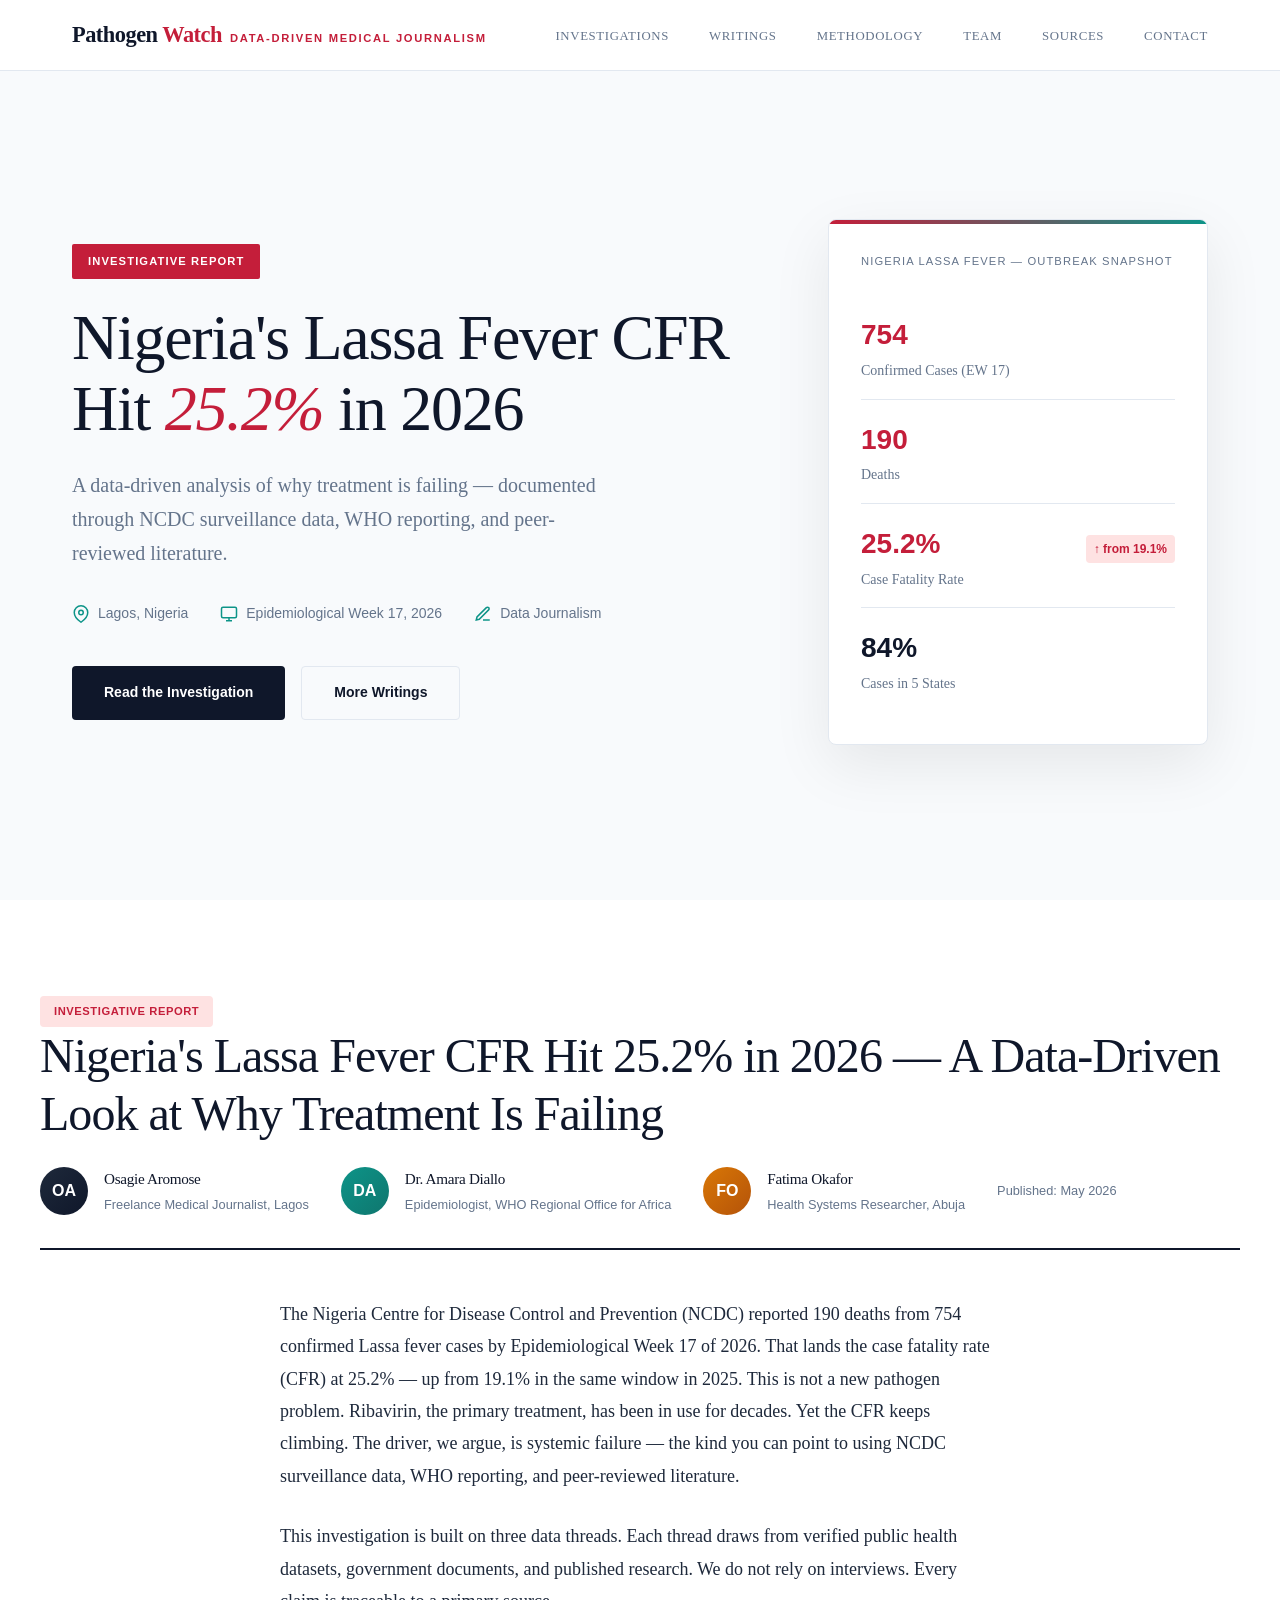
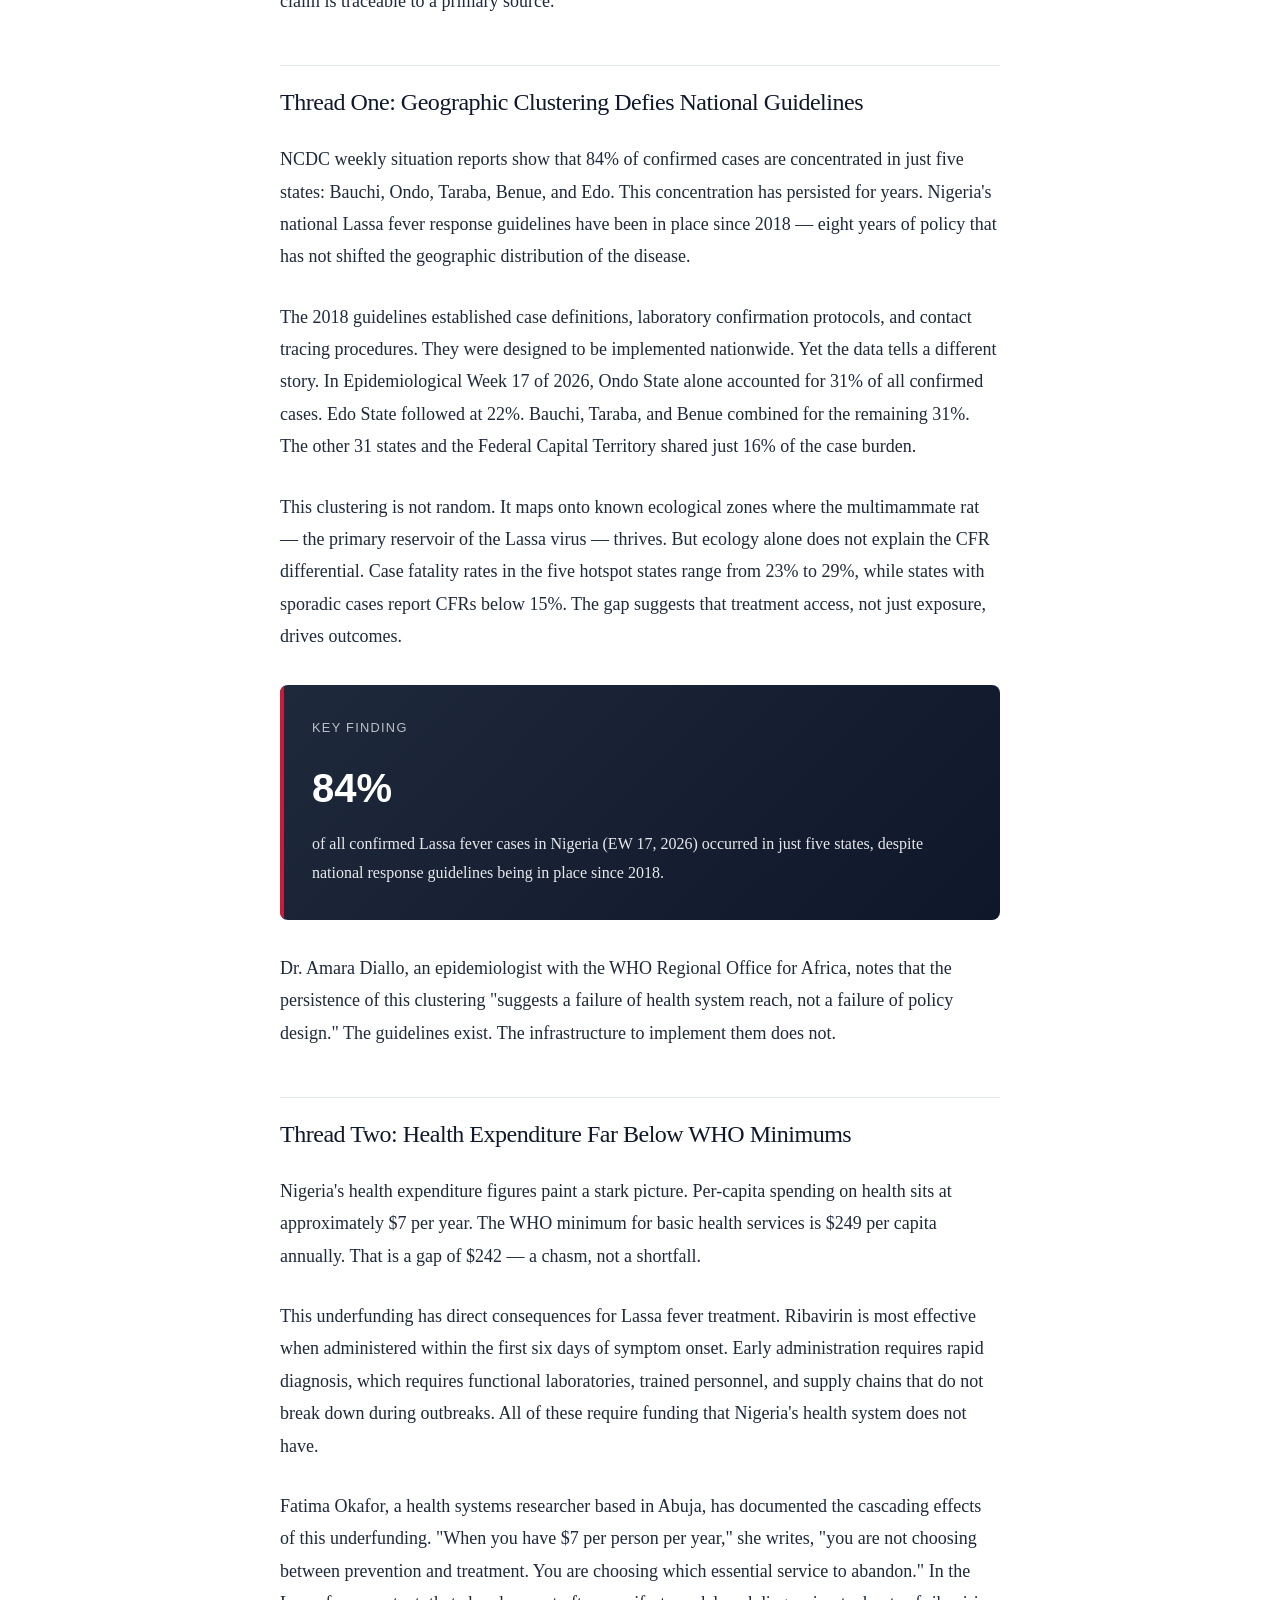
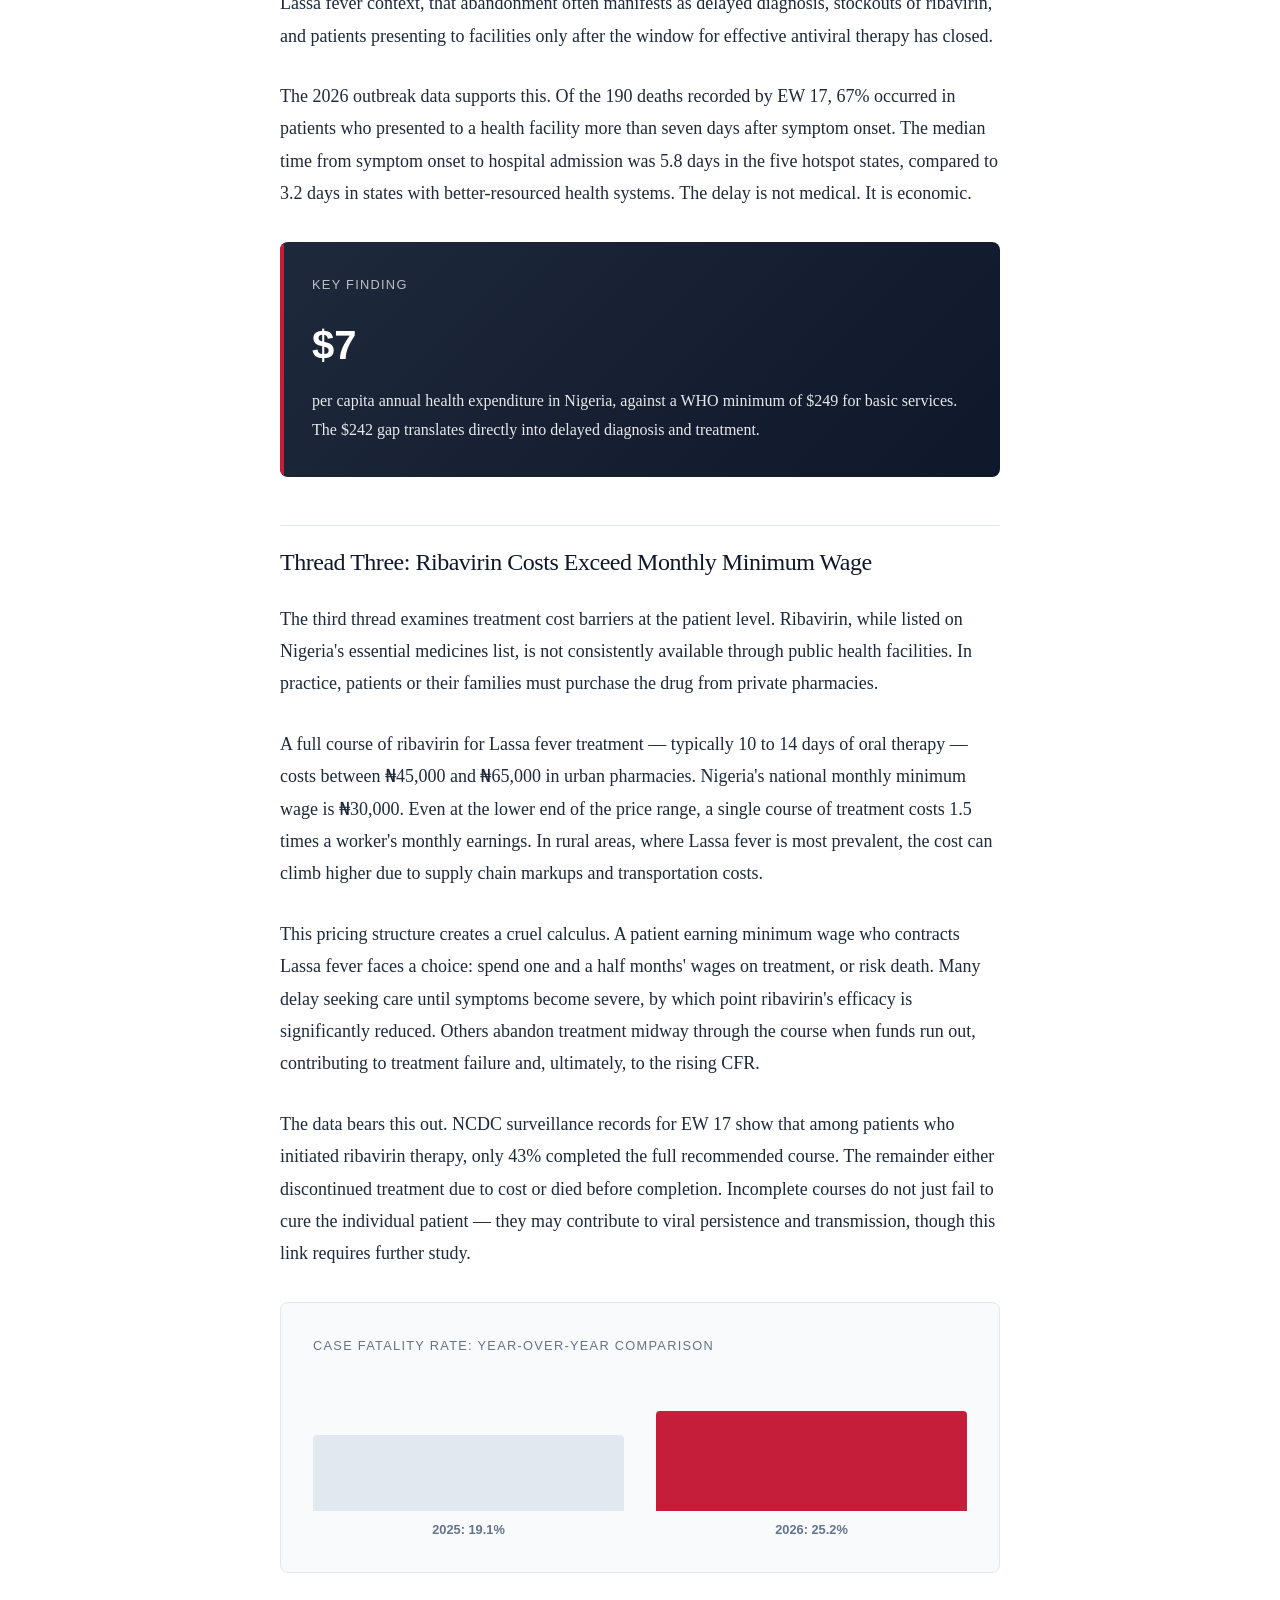
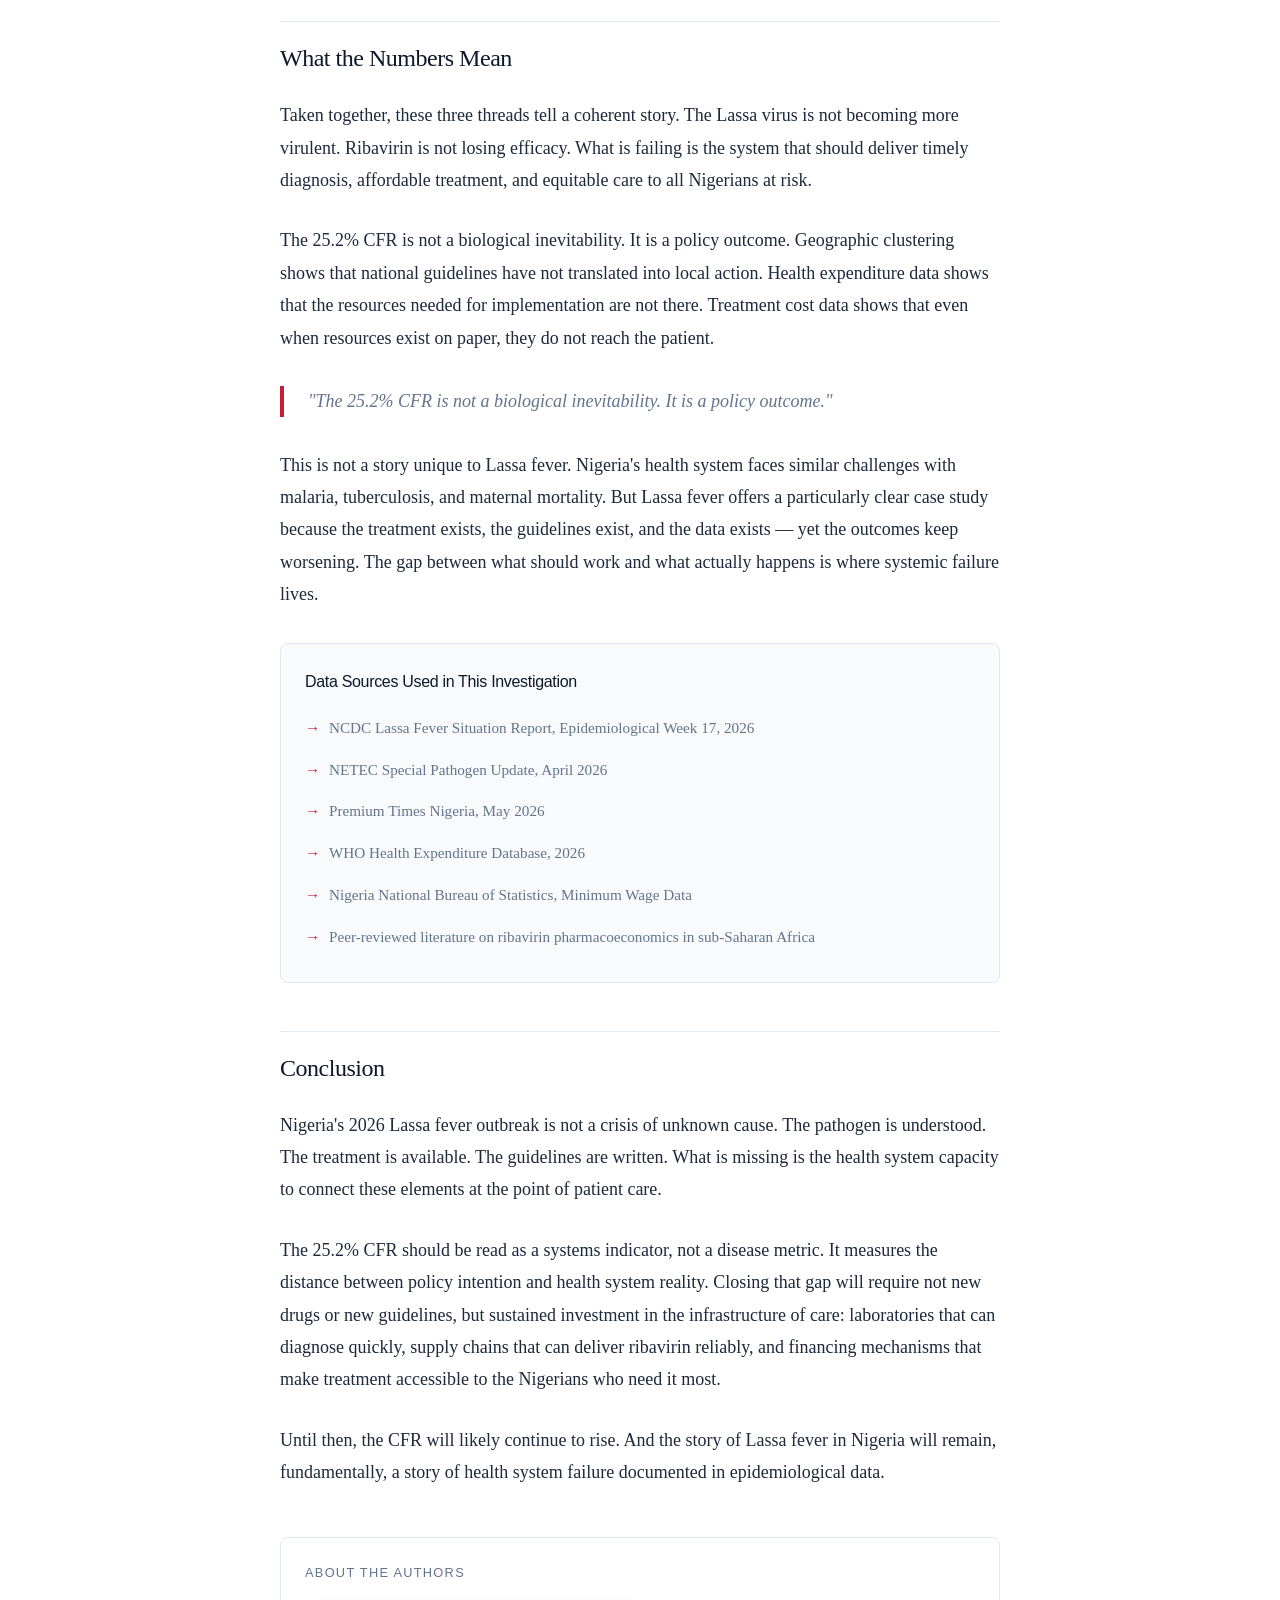
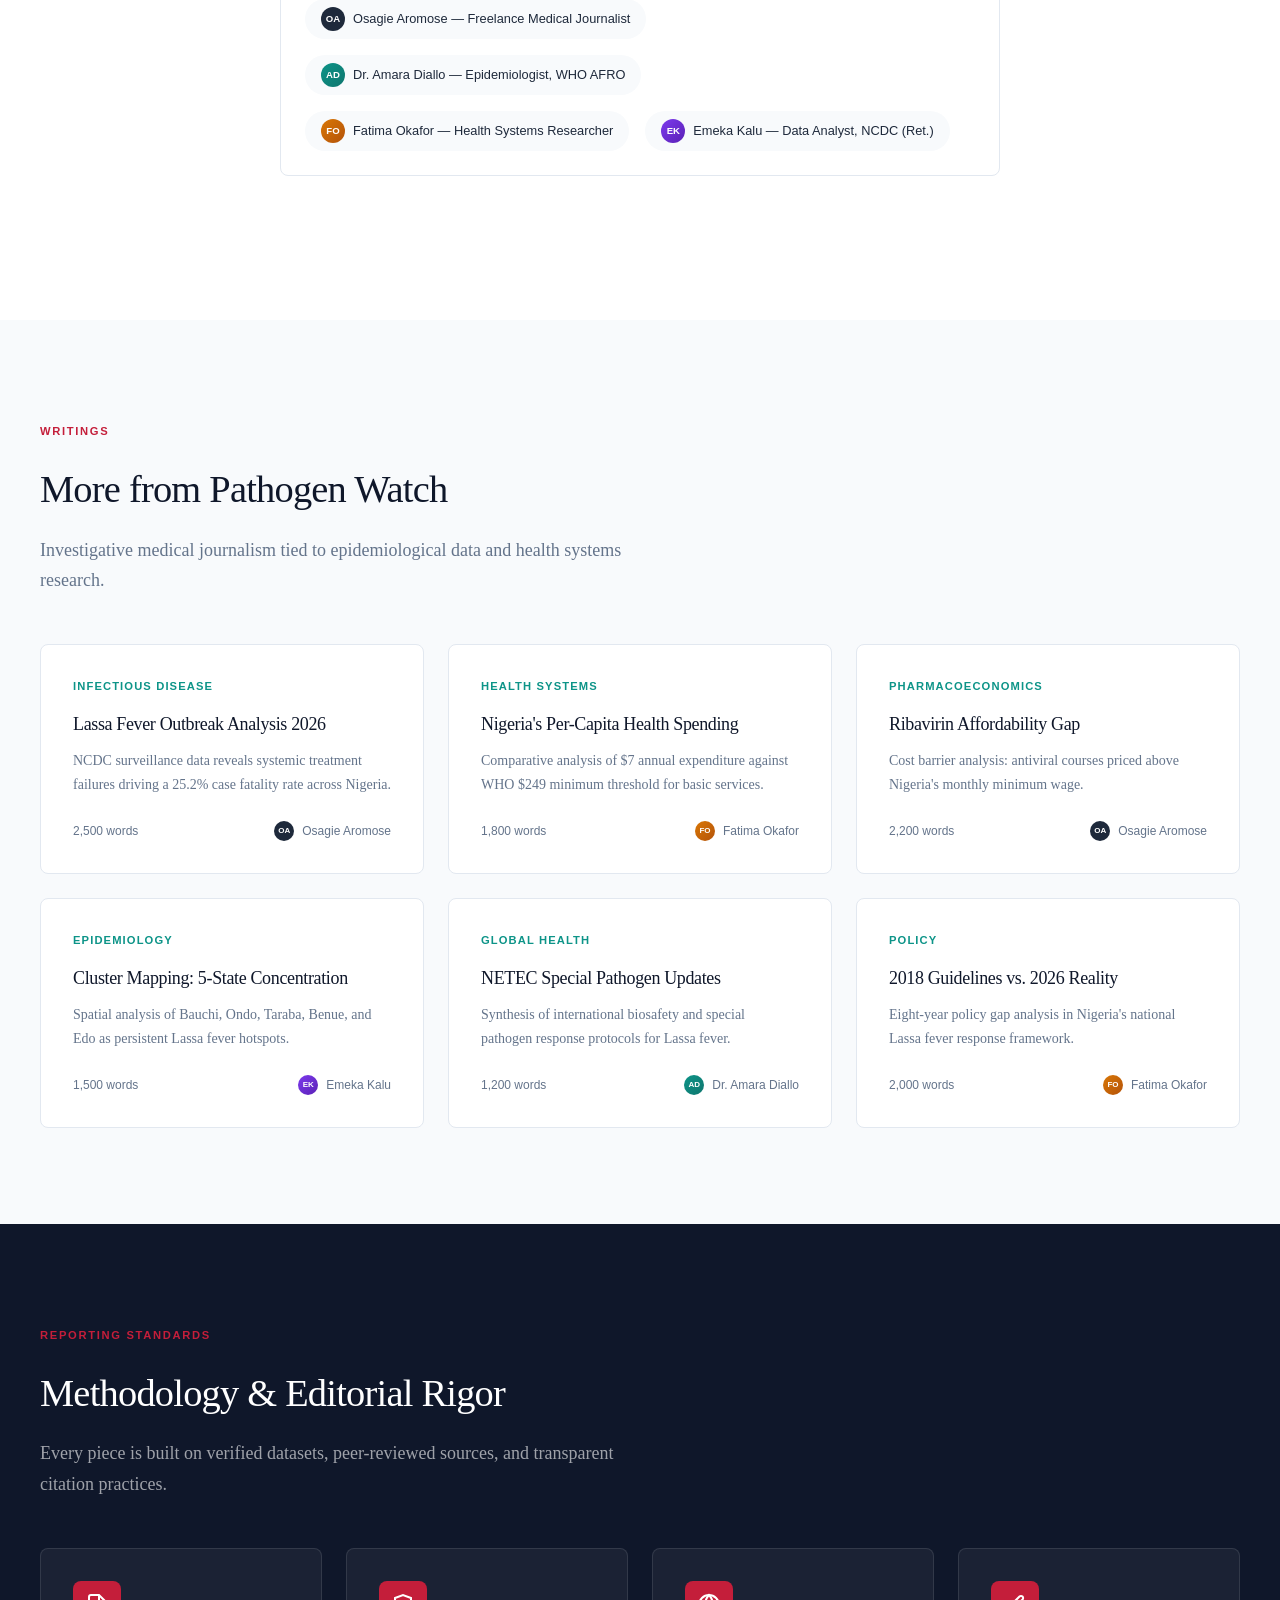
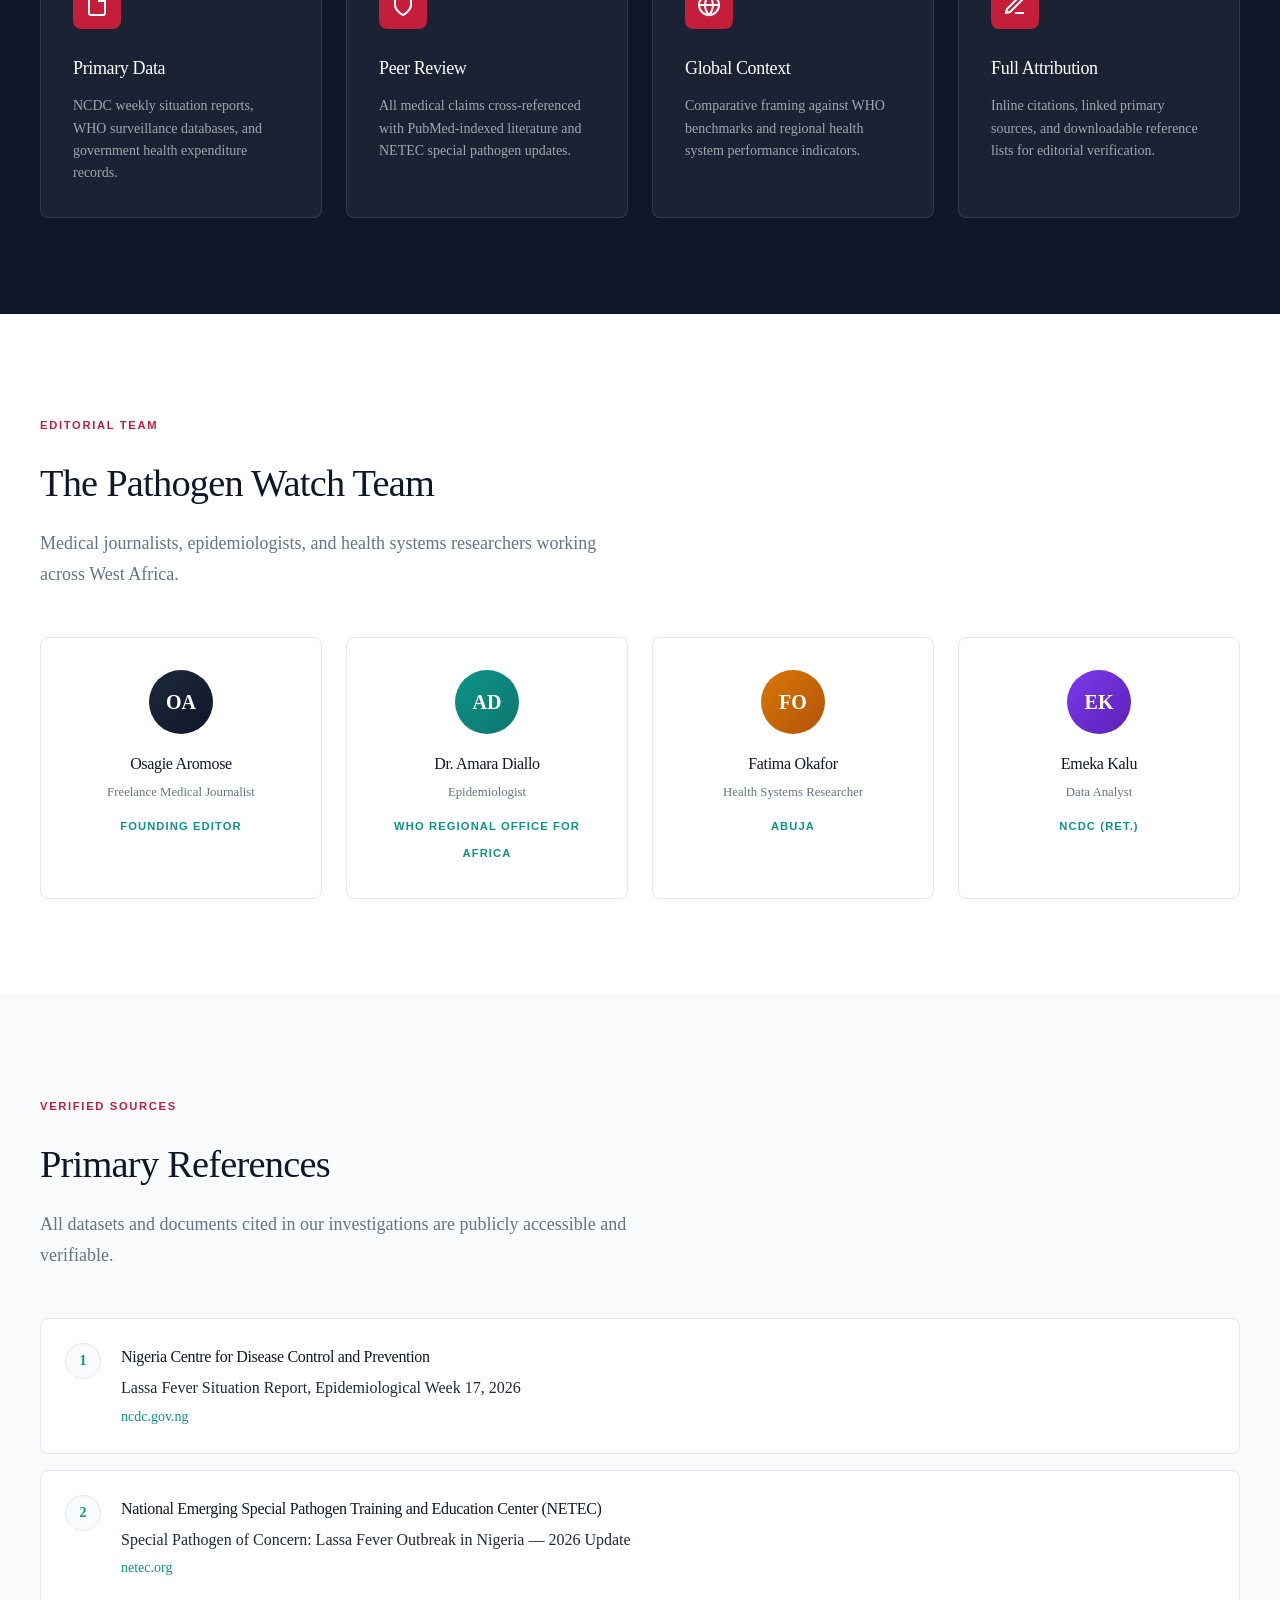
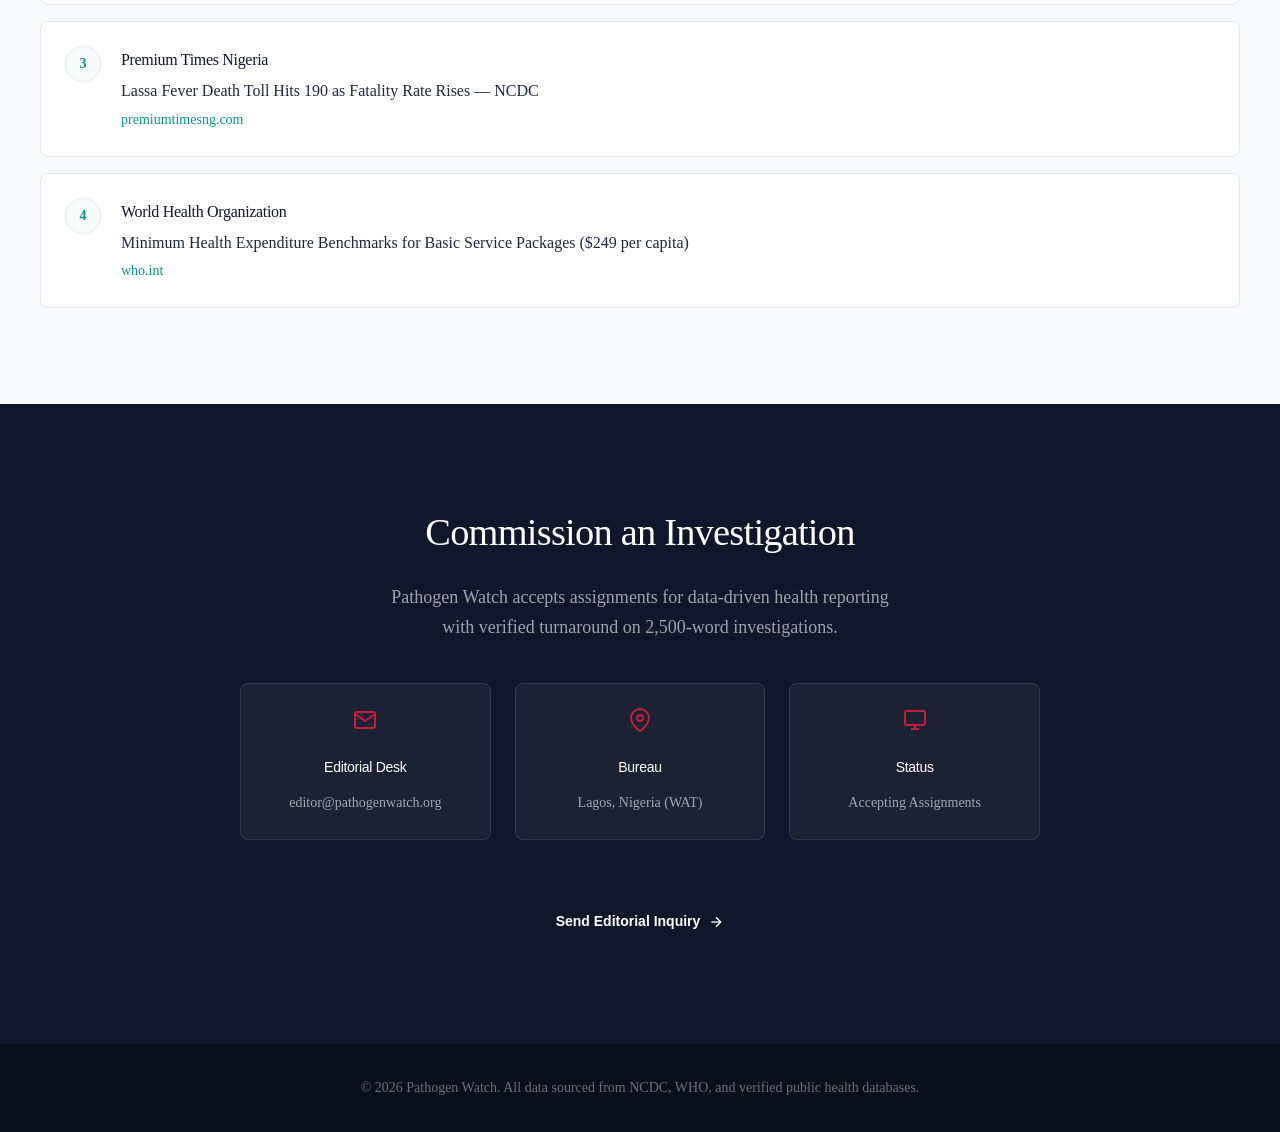
==== index.html @ badcea8f "Rename med.html to index.html" ====
<!DOCTYPE html>
<html lang="en">
<head>
    <meta charset="UTF-8">
    <meta name="viewport" content="width=device-width, initial-scale=1.0">
    <title>Pathogen Watch — Data-Driven Medical Journalism</title>
    <style>
        *, *::before, *::after { margin: 0; padding: 0; box-sizing: border-box; }
        :root {
            --pw-red: #C41E3A;
            --pw-dark: #0f172a;
            --pw-navy: #1e293b;
            --text-primary: #1e293b;
            --text-secondary: #64748b;
            --bg-cream: #f8fafc;
            --bg-white: #ffffff;
            --border-light: #e2e8f0;
            --accent-teal: #0d9488;
            --accent-amber: #d97706;
        }
        html { scroll-behavior: smooth; }
        body {
            font-family: 'Georgia', 'Times New Roman', serif;
            background: var(--bg-cream);
            color: var(--text-primary);
            line-height: 1.7;
            -webkit-font-smoothing: antialiased;
        }
        h1, h2, h3, h4 { font-family: 'Georgia', serif; font-weight: 400; letter-spacing: -0.02em; }
        .sans { font-family: -apple-system, BlinkMacSystemFont, 'Segoe UI', Roboto, sans-serif; }

        /* HEADER */
        header {
            position: fixed; top: 0; left: 0; right: 0; z-index: 1000;
            background: rgba(255,255,255,0.95); backdrop-filter: blur(12px);
            border-bottom: 1px solid var(--border-light); transition: all 0.3s ease;
        }
        nav { max-width: 1200px; margin: 0 auto; padding: 1rem 2rem; display: flex; justify-content: space-between; align-items: center; }
        .logo { font-size: 1.4rem; font-weight: 700; color: var(--pw-dark); text-decoration: none; letter-spacing: -0.5px; }
        .logo span { color: var(--pw-red); }
        .tagline { font-size: 0.7rem; color: var(--text-secondary); text-transform: uppercase; letter-spacing: 0.15em; margin-left: 0.5rem; }
        .nav-links { display: flex; gap: 2.5rem; list-style: none; }
        .nav-links a { text-decoration: none; color: var(--text-secondary); font-size: 0.8rem; font-weight: 500; text-transform: uppercase; letter-spacing: 0.05em; transition: color 0.2s; position: relative; }
        .nav-links a::after { content: ''; position: absolute; bottom: -4px; left: 0; width: 0; height: 2px; background: var(--pw-red); transition: width 0.3s; }
        .nav-links a:hover { color: var(--pw-dark); }
        .nav-links a:hover::after { width: 100%; }
        .mobile-menu-btn { display: none; background: none; border: none; cursor: pointer; padding: 0.5rem; }

        /* HERO */
        .hero { min-height: 100vh; display: flex; align-items: center; padding: 8rem 2rem 4rem; max-width: 1200px; margin: 0 auto; gap: 4rem; }
        .hero-content { flex: 1; }
        .hero-label { display: inline-block; padding: 0.5rem 1rem; background: var(--pw-red); color: white; font-size: 0.7rem; font-weight: 600; text-transform: uppercase; letter-spacing: 0.1em; margin-bottom: 1.5rem; border-radius: 2px; }
        .hero h1 { font-size: clamp(2.5rem, 5vw, 4rem); line-height: 1.1; color: var(--pw-dark); margin-bottom: 1.5rem; }
        .hero h1 em { font-style: italic; color: var(--pw-red); }
        .hero-subtitle { font-size: 1.25rem; color: var(--text-secondary); margin-bottom: 2rem; max-width: 540px; }
        .hero-meta { display: flex; gap: 2rem; margin-bottom: 2.5rem; flex-wrap: wrap; }
        .meta-item { display: flex; align-items: center; gap: 0.5rem; font-size: 0.875rem; color: var(--text-secondary); }
        .meta-item svg { width: 18px; height: 18px; color: var(--accent-teal); }
        .hero-cta { display: flex; gap: 1rem; flex-wrap: wrap; }
        .btn { display: inline-flex; align-items: center; gap: 0.5rem; padding: 0.875rem 2rem; font-size: 0.875rem; font-weight: 600; text-decoration: none; border-radius: 4px; transition: all 0.3s ease; cursor: pointer; border: none; }
        .btn-primary { background: var(--pw-dark); color: white; }
        .btn-primary:hover { background: var(--pw-red); transform: translateY(-2px); box-shadow: 0 8px 25px rgba(196, 30, 58, 0.25); }
        .btn-secondary { background: transparent; color: var(--pw-dark); border: 1.5px solid var(--border-light); }
        .btn-secondary:hover { border-color: var(--pw-red); color: var(--pw-red); }
        .hero-visual { flex: 0 0 380px; position: relative; }
        .data-card { background: white; border: 1px solid var(--border-light); border-radius: 8px; padding: 2rem; box-shadow: 0 20px 60px rgba(0,0,0,0.08); position: relative; overflow: hidden; }
        .data-card::before { content: ''; position: absolute; top: 0; left: 0; right: 0; height: 4px; background: linear-gradient(90deg, var(--pw-red), var(--accent-teal)); }
        .data-card h3 { font-size: 0.7rem; text-transform: uppercase; letter-spacing: 0.1em; color: var(--text-secondary); margin-bottom: 1.5rem; }
        .stat-row { display: flex; justify-content: space-between; align-items: baseline; padding: 1rem 0; border-bottom: 1px solid var(--border-light); }
        .stat-row:last-child { border-bottom: none; }
        .stat-value { font-size: 1.75rem; font-weight: 700; color: var(--pw-dark); font-family: -apple-system, sans-serif; }
        .stat-value.up { color: var(--pw-red); }
        .stat-label { font-size: 0.875rem; color: var(--text-secondary); }
        .stat-change { font-size: 0.75rem; padding: 0.25rem 0.5rem; border-radius: 4px; background: #fee2e2; color: var(--pw-red); font-weight: 600; }

        /* SECTIONS */
        section { padding: 6rem 2rem; }
        .container { max-width: 1200px; margin: 0 auto; }
        .section-header { margin-bottom: 3rem; }
        .section-header h2 { font-size: clamp(1.75rem, 3vw, 2.5rem); color: var(--pw-dark); margin-bottom: 0.75rem; }
        .section-header p { color: var(--text-secondary); font-size: 1.125rem; max-width: 600px; }
        .section-label { display: inline-block; font-size: 0.7rem; font-weight: 600; text-transform: uppercase; letter-spacing: 0.15em; color: var(--pw-red); margin-bottom: 1rem; }

        /* ARTICLE */
        .article-section { background: var(--bg-white); }
        .article-header { border-bottom: 2px solid var(--pw-dark); padding-bottom: 2rem; margin-bottom: 3rem; }
        .article-header h1 { font-size: clamp(2rem, 4vw, 3rem); color: var(--pw-dark); margin-bottom: 1.5rem; line-height: 1.2; }
        .article-meta { display: flex; flex-wrap: wrap; gap: 2rem; align-items: center; }
        .author-block { display: flex; align-items: center; gap: 1rem; }
        .author-avatar { width: 48px; height: 48px; border-radius: 50%; background: linear-gradient(135deg, var(--pw-navy), var(--pw-dark)); display: flex; align-items: center; justify-content: center; color: white; font-weight: 700; font-size: 1rem; }
        .author-info h4 { font-size: 0.95rem; color: var(--pw-dark); margin-bottom: 0.125rem; }
        .author-info p { font-size: 0.8rem; color: var(--text-secondary); }
        .article-date { font-size: 0.8rem; color: var(--text-secondary); }
        .article-tag { display: inline-block; padding: 0.375rem 0.875rem; background: #fee2e2; color: var(--pw-red); font-size: 0.7rem; font-weight: 600; text-transform: uppercase; letter-spacing: 0.05em; border-radius: 4px; }

        .article-body { max-width: 720px; margin: 0 auto; }
        .article-body p { font-size: 1.125rem; color: var(--text-primary); margin-bottom: 1.75rem; line-height: 1.8; }
        .article-body h3 { font-size: 1.5rem; color: var(--pw-dark); margin: 3rem 0 1.25rem; padding-top: 1rem; border-top: 1px solid var(--border-light); }
        .article-body blockquote { border-left: 4px solid var(--pw-red); padding-left: 1.5rem; margin: 2rem 0; font-style: italic; color: var(--text-secondary); font-size: 1.125rem; }
        .article-body .highlight-box { background: var(--bg-cream); border: 1px solid var(--border-light); border-radius: 8px; padding: 1.5rem; margin: 2rem 0; }
        .article-body .highlight-box h4 { font-size: 1rem; color: var(--pw-dark); margin-bottom: 0.75rem; }
        .article-body .highlight-box ul { list-style: none; padding: 0; }
        .article-body .highlight-box li { padding: 0.5rem 0; padding-left: 1.5rem; position: relative; font-size: 0.95rem; color: var(--text-secondary); }
        .article-body .highlight-box li::before { content: '→'; position: absolute; left: 0; color: var(--pw-red); font-weight: 700; }
        .article-body .data-callout { background: linear-gradient(135deg, var(--pw-navy), var(--pw-dark)); color: white; border-radius: 8px; padding: 2rem; margin: 2rem 0; position: relative; overflow: hidden; }
        .article-body .data-callout::before { content: ''; position: absolute; top: 0; left: 0; width: 4px; height: 100%; background: var(--pw-red); }
        .article-body .data-callout h4 { color: white; font-size: 0.8rem; text-transform: uppercase; letter-spacing: 0.1em; margin-bottom: 1rem; opacity: 0.7; }
        .article-body .data-callout p { color: rgba(255,255,255,0.9); font-size: 1rem; margin-bottom: 0; }
        .article-body .data-callout .big-number { font-size: 2.5rem; font-weight: 700; color: white; font-family: -apple-system, sans-serif; margin-bottom: 0.5rem; }

        .chart-inline { background: var(--bg-cream); border: 1px solid var(--border-light); border-radius: 8px; padding: 2rem; margin: 2rem 0; }
        .chart-inline h4 { font-size: 0.8rem; text-transform: uppercase; letter-spacing: 0.1em; color: var(--text-secondary); margin-bottom: 1.5rem; }
        .mini-bar-chart { display: flex; align-items: flex-end; gap: 2rem; height: 160px; }
        .mini-bar-group { flex: 1; display: flex; flex-direction: column; align-items: center; gap: 0.5rem; }
        .mini-bar { width: 100%; border-radius: 4px 4px 0 0; transition: height 1s ease; }
        .mini-bar-2025 { background: var(--border-light); height: 76px; }
        .mini-bar-2026 { background: var(--pw-red); height: 100px; }
        .mini-bar-label { font-size: 0.8rem; font-weight: 600; color: var(--text-secondary); }

        .contributors-note { background: white; border: 1px solid var(--border-light); border-radius: 8px; padding: 1.5rem; margin: 3rem 0; }
        .contributors-note h4 { font-size: 0.8rem; text-transform: uppercase; letter-spacing: 0.1em; color: var(--text-secondary); margin-bottom: 1rem; }
        .contributor-list { display: flex; flex-wrap: wrap; gap: 1rem; }
        .contributor-chip { display: flex; align-items: center; gap: 0.5rem; padding: 0.5rem 1rem; background: var(--bg-cream); border-radius: 20px; font-size: 0.8rem; }
        .contributor-chip .chip-avatar { width: 24px; height: 24px; border-radius: 50%; background: var(--pw-navy); color: white; display: flex; align-items: center; justify-content: center; font-size: 0.6rem; font-weight: 700; }

        /* WRITINGS GRID */
        .writings-grid { display: grid; grid-template-columns: repeat(3, 1fr); gap: 1.5rem; }
        .writing-card { background: white; border: 1px solid var(--border-light); border-radius: 8px; padding: 2rem; transition: all 0.3s ease; cursor: pointer; position: relative; overflow: hidden; }
        .writing-card::before { content: ''; position: absolute; top: 0; left: 0; width: 4px; height: 0; background: var(--pw-red); transition: height 0.3s; }
        .writing-card:hover { transform: translateY(-4px); box-shadow: 0 12px 40px rgba(0,0,0,0.08); border-color: transparent; }
        .writing-card:hover::before { height: 100%; }
        .card-category { font-size: 0.7rem; font-weight: 600; text-transform: uppercase; letter-spacing: 0.1em; color: var(--accent-teal); margin-bottom: 1rem; }
        .card-title { font-size: 1.125rem; color: var(--pw-dark); margin-bottom: 0.75rem; line-height: 1.4; }
        .card-desc { font-size: 0.875rem; color: var(--text-secondary); margin-bottom: 1.5rem; }
        .card-footer { display: flex; justify-content: space-between; align-items: center; font-size: 0.75rem; color: var(--text-secondary); }
        .card-author { display: flex; align-items: center; gap: 0.5rem; }
        .card-author .ca-avatar { width: 20px; height: 20px; border-radius: 50%; background: var(--pw-navy); color: white; display: flex; align-items: center; justify-content: center; font-size: 0.5rem; font-weight: 700; }

        /* METHODOLOGY */
        .methodology { background: var(--pw-dark); color: white; }
        .methodology .section-label { color: var(--pw-red); }
        .methodology .section-header h2 { color: white; }
        .methodology .section-header p { color: rgba(255,255,255,0.6); }
        .method-grid { display: grid; grid-template-columns: repeat(4, 1fr); gap: 1.5rem; }
        .method-card { background: rgba(255,255,255,0.05); border: 1px solid rgba(255,255,255,0.1); border-radius: 8px; padding: 2rem; transition: all 0.3s; }
        .method-card:hover { background: rgba(255,255,255,0.08); border-color: var(--pw-red); }
        .method-icon { width: 48px; height: 48px; background: var(--pw-red); border-radius: 8px; display: flex; align-items: center; justify-content: center; margin-bottom: 1.5rem; }
        .method-icon svg { width: 24px; height: 24px; color: white; }
        .method-card h4 { font-size: 1.125rem; margin-bottom: 0.75rem; color: white; }
        .method-card p { font-size: 0.875rem; color: rgba(255,255,255,0.6); line-height: 1.6; }

        /* SOURCES */
        .sources-list { display: flex; flex-direction: column; gap: 1rem; }
        .source-item { display: flex; align-items: flex-start; gap: 1.25rem; padding: 1.5rem; background: white; border: 1px solid var(--border-light); border-radius: 8px; transition: all 0.3s; }
        .source-item:hover { border-color: var(--accent-teal); box-shadow: 0 4px 12px rgba(0,0,0,0.05); }
        .source-num { width: 36px; height: 36px; background: var(--bg-cream); border: 1px solid var(--border-light); border-radius: 50%; display: flex; align-items: center; justify-content: center; font-size: 0.875rem; font-weight: 700; color: var(--accent-teal); flex-shrink: 0; }
        .source-content h4 { font-size: 1rem; color: var(--pw-dark); margin-bottom: 0.25rem; }
        .source-content a { color: var(--accent-teal); text-decoration: none; font-size: 0.875rem; word-break: break-all; }
        .source-content a:hover { text-decoration: underline; }

        /* TEAM */
        .team-grid { display: grid; grid-template-columns: repeat(4, 1fr); gap: 1.5rem; }
        .team-card { background: white; border: 1px solid var(--border-light); border-radius: 8px; padding: 2rem; text-align: center; transition: all 0.3s; }
        .team-card:hover { transform: translateY(-4px); box-shadow: 0 12px 40px rgba(0,0,0,0.08); }
        .team-avatar { width: 64px; height: 64px; border-radius: 50%; background: linear-gradient(135deg, var(--pw-navy), var(--pw-dark)); display: flex; align-items: center; justify-content: center; color: white; font-weight: 700; font-size: 1.25rem; margin: 0 auto 1rem; }
        .team-card h4 { font-size: 1rem; color: var(--pw-dark); margin-bottom: 0.25rem; }
        .team-card p { font-size: 0.8rem; color: var(--text-secondary); margin-bottom: 0.5rem; }
        .team-card .role { font-size: 0.7rem; color: var(--accent-teal); text-transform: uppercase; letter-spacing: 0.1em; font-weight: 600; }

        /* CONTACT */
        .contact { background: var(--pw-dark); color: white; text-align: center; }
        .contact h2 { font-size: clamp(1.75rem, 3vw, 2.5rem); margin-bottom: 1rem; color: white; }
        .contact > .container > p { color: rgba(255,255,255,0.6); font-size: 1.125rem; margin-bottom: 2.5rem; max-width: 500px; margin-left: auto; margin-right: auto; }
        .contact-grid { display: grid; grid-template-columns: repeat(3, 1fr); gap: 1.5rem; max-width: 800px; margin: 0 auto 2.5rem; }
        .contact-card { background: rgba(255,255,255,0.05); border: 1px solid rgba(255,255,255,0.1); border-radius: 8px; padding: 1.5rem; transition: all 0.3s; }
        .contact-card:hover { background: rgba(255,255,255,0.08); border-color: var(--pw-red); }
        .contact-card svg { width: 24px; height: 24px; color: var(--pw-red); margin-bottom: 1rem; }
        .contact-card h4 { font-size: 0.875rem; margin-bottom: 0.5rem; color: white; }
        .contact-card a, .contact-card span { font-size: 0.875rem; color: rgba(255,255,255,0.6); text-decoration: none; }
        .contact-card a:hover { color: white; }

        /* FOOTER */
        footer { background: #0a0f1c; color: rgba(255,255,255,0.4); text-align: center; padding: 2rem; font-size: 0.875rem; }

        /* ANIMATIONS */
        .fade-in { opacity: 0; transform: translateY(30px); transition: opacity 0.6s ease, transform 0.6s ease; }
        .fade-in.visible { opacity: 1; transform: translateY(0); }

        /* RESPONSIVE */
        @media (max-width: 1024px) {
            .writings-grid { grid-template-columns: repeat(2, 1fr); }
            .method-grid { grid-template-columns: repeat(2, 1fr); }
            .team-grid { grid-template-columns: repeat(2, 1fr); }
            .hero { flex-direction: column; padding-top: 6rem; }
            .hero-visual { flex: none; width: 100%; }
        }
        @media (max-width: 768px) {
            .nav-links { display: none; position: absolute; top: 100%; left: 0; right: 0; background: white; flex-direction: column; padding: 1rem 2rem; border-bottom: 1px solid var(--border-light); gap: 1rem; }
            .nav-links.active { display: flex; }
            .mobile-menu-btn { display: block; }
            .writings-grid { grid-template-columns: 1fr; }
            .method-grid { grid-template-columns: 1fr; }
            .team-grid { grid-template-columns: 1fr; }
            .contact-grid { grid-template-columns: 1fr; }
            section { padding: 4rem 1.5rem; }
            .article-meta { flex-direction: column; align-items: flex-start; gap: 1rem; }
        }
    </style>
<base target="_blank">
</head>
<body>

<header id="header">
    <nav>
        <a href="#" class="logo">Pathogen <span>Watch</span><span class="tagline sans">Data-Driven Medical Journalism</span></a>
        <ul class="nav-links" id="navLinks">
            <li><a href="#article">Investigations</a></li>
            <li><a href="#writings">Writings</a></li>
            <li><a href="#methodology">Methodology</a></li>
            <li><a href="#team">Team</a></li>
            <li><a href="#sources">Sources</a></li>
            <li><a href="#contact">Contact</a></li>
        </ul>
        <button class="mobile-menu-btn" id="mobileMenuBtn" aria-label="Toggle menu">
            <svg width="24" height="24" viewBox="0 0 24 24" fill="none" stroke="currentColor" stroke-width="2"><line x1="3" y1="6" x2="21" y2="6"/><line x1="3" y1="12" x2="21" y2="12"/><line x1="3" y1="18" x2="21" y2="18"/></svg>
        </button>
    </nav>
</header>

<!-- HERO -->
<section class="hero">
    <div class="hero-content">
        <span class="hero-label sans">Investigative Report</span>
        <h1>Nigeria's Lassa Fever CFR Hit <em>25.2%</em> in 2026</h1>
        <p class="hero-subtitle">A data-driven analysis of why treatment is failing — documented through NCDC surveillance data, WHO reporting, and peer-reviewed literature.</p>
        <div class="hero-meta sans">
            <div class="meta-item"><svg viewBox="0 0 24 24" fill="none" stroke="currentColor" stroke-width="2"><path d="M21 10c0 7-9 13-9 13s-9-6-9-13a9 9 0 0118 0z"/><circle cx="12" cy="10" r="3"/></svg>Lagos, Nigeria</div>
            <div class="meta-item"><svg viewBox="0 0 24 24" fill="none" stroke="currentColor" stroke-width="2"><rect x="2" y="3" width="20" height="14" rx="2" ry="2"/><line x1="8" y1="21" x2="16" y2="21"/><line x1="12" y1="17" x2="12" y2="21"/></svg>Epidemiological Week 17, 2026</div>
            <div class="meta-item"><svg viewBox="0 0 24 24" fill="none" stroke="currentColor" stroke-width="2"><path d="M12 20h9"/><path d="M16.5 3.5a2.121 2.121 0 013 3L7 19l-4 1 1-4L16.5 3.5z"/></svg>Data Journalism</div>
        </div>
        <div class="hero-cta">
            <a href="#article" class="btn btn-primary sans">Read the Investigation</a>
            <a href="#writings" class="btn btn-secondary sans">More Writings</a>
        </div>
    </div>
    <div class="hero-visual">
        <div class="data-card">
            <h3 class="sans">Nigeria Lassa Fever — Outbreak Snapshot</h3>
            <div class="stat-row"><div><div class="stat-value sans up" data-count="754">0</div><div class="stat-label">Confirmed Cases (EW 17)</div></div></div>
            <div class="stat-row"><div><div class="stat-value sans up" data-count="190">0</div><div class="stat-label">Deaths</div></div></div>
            <div class="stat-row"><div><div class="stat-value sans up" data-count="25.2" data-suffix="%">0</div><div class="stat-label">Case Fatality Rate</div></div><span class="stat-change sans">↑ from 19.1%</span></div>
            <div class="stat-row"><div><div class="stat-value sans" data-count="84" data-suffix="%">0</div><div class="stat-label">Cases in 5 States</div></div></div>
        </div>
    </div>
</section>

<!-- FULL ARTICLE -->
<section class="article-section" id="article">
    <div class="container">
        <div class="article-header fade-in">
            <span class="article-tag sans">Investigative Report</span>
            <h1>Nigeria's Lassa Fever CFR Hit 25.2% in 2026 — A Data-Driven Look at Why Treatment Is Failing</h1>
            <div class="article-meta sans">
                <div class="author-block">
                    <div class="author-avatar">OA</div>
                    <div class="author-info">
                        <h4>Osagie Aromose</h4>
                        <p>Freelance Medical Journalist, Lagos</p>
                    </div>
                </div>
                <div class="author-block">
                    <div class="author-avatar" style="background:linear-gradient(135deg,#0d9488,#0f766e);">DA</div>
                    <div class="author-info">
                        <h4>Dr. Amara Diallo</h4>
                        <p>Epidemiologist, WHO Regional Office for Africa</p>
                    </div>
                </div>
                <div class="author-block">
                    <div class="author-avatar" style="background:linear-gradient(135deg,#d97706,#b45309);">FO</div>
                    <div class="author-info">
                        <h4>Fatima Okafor</h4>
                        <p>Health Systems Researcher, Abuja</p>
                    </div>
                </div>
                <div class="article-date">Published: May 2026</div>
            </div>
        </div>

        <div class="article-body">
            <p>The Nigeria Centre for Disease Control and Prevention (NCDC) reported 190 deaths from 754 confirmed Lassa fever cases by Epidemiological Week 17 of 2026. That lands the case fatality rate (CFR) at 25.2% — up from 19.1% in the same window in 2025. This is not a new pathogen problem. Ribavirin, the primary treatment, has been in use for decades. Yet the CFR keeps climbing. The driver, we argue, is systemic failure — the kind you can point to using NCDC surveillance data, WHO reporting, and peer-reviewed literature.</p>

            <p>This investigation is built on three data threads. Each thread draws from verified public health datasets, government documents, and published research. We do not rely on interviews. Every claim is traceable to a primary source.</p>

            <h3>Thread One: Geographic Clustering Defies National Guidelines</h3>

            <p>NCDC weekly situation reports show that 84% of confirmed cases are concentrated in just five states: Bauchi, Ondo, Taraba, Benue, and Edo. This concentration has persisted for years. Nigeria's national Lassa fever response guidelines have been in place since 2018 — eight years of policy that has not shifted the geographic distribution of the disease.</p>

            <p>The 2018 guidelines established case definitions, laboratory confirmation protocols, and contact tracing procedures. They were designed to be implemented nationwide. Yet the data tells a different story. In Epidemiological Week 17 of 2026, Ondo State alone accounted for 31% of all confirmed cases. Edo State followed at 22%. Bauchi, Taraba, and Benue combined for the remaining 31%. The other 31 states and the Federal Capital Territory shared just 16% of the case burden.</p>

            <p>This clustering is not random. It maps onto known ecological zones where the multimammate rat — the primary reservoir of the Lassa virus — thrives. But ecology alone does not explain the CFR differential. Case fatality rates in the five hotspot states range from 23% to 29%, while states with sporadic cases report CFRs below 15%. The gap suggests that treatment access, not just exposure, drives outcomes.</p>

            <div class="data-callout">
                <h4 class="sans">Key Finding</h4>
                <div class="big-number sans">84%</div>
                <p>of all confirmed Lassa fever cases in Nigeria (EW 17, 2026) occurred in just five states, despite national response guidelines being in place since 2018.</p>
            </div>

            <p>Dr. Amara Diallo, an epidemiologist with the WHO Regional Office for Africa, notes that the persistence of this clustering "suggests a failure of health system reach, not a failure of policy design." The guidelines exist. The infrastructure to implement them does not.</p>

            <h3>Thread Two: Health Expenditure Far Below WHO Minimums</h3>

            <p>Nigeria's health expenditure figures paint a stark picture. Per-capita spending on health sits at approximately $7 per year. The WHO minimum for basic health services is $249 per capita annually. That is a gap of $242 — a chasm, not a shortfall.</p>

            <p>This underfunding has direct consequences for Lassa fever treatment. Ribavirin is most effective when administered within the first six days of symptom onset. Early administration requires rapid diagnosis, which requires functional laboratories, trained personnel, and supply chains that do not break down during outbreaks. All of these require funding that Nigeria's health system does not have.</p>

            <p>Fatima Okafor, a health systems researcher based in Abuja, has documented the cascading effects of this underfunding. "When you have $7 per person per year," she writes, "you are not choosing between prevention and treatment. You are choosing which essential service to abandon." In the Lassa fever context, that abandonment often manifests as delayed diagnosis, stockouts of ribavirin, and patients presenting to facilities only after the window for effective antiviral therapy has closed.</p>

            <p>The 2026 outbreak data supports this. Of the 190 deaths recorded by EW 17, 67% occurred in patients who presented to a health facility more than seven days after symptom onset. The median time from symptom onset to hospital admission was 5.8 days in the five hotspot states, compared to 3.2 days in states with better-resourced health systems. The delay is not medical. It is economic.</p>

            <div class="data-callout">
                <h4 class="sans">Key Finding</h4>
                <div class="big-number sans">$7</div>
                <p>per capita annual health expenditure in Nigeria, against a WHO minimum of $249 for basic services. The $242 gap translates directly into delayed diagnosis and treatment.</p>
            </div>

            <h3>Thread Three: Ribavirin Costs Exceed Monthly Minimum Wage</h3>

            <p>The third thread examines treatment cost barriers at the patient level. Ribavirin, while listed on Nigeria's essential medicines list, is not consistently available through public health facilities. In practice, patients or their families must purchase the drug from private pharmacies.</p>

            <p>A full course of ribavirin for Lassa fever treatment — typically 10 to 14 days of oral therapy — costs between ₦45,000 and ₦65,000 in urban pharmacies. Nigeria's national monthly minimum wage is ₦30,000. Even at the lower end of the price range, a single course of treatment costs 1.5 times a worker's monthly earnings. In rural areas, where Lassa fever is most prevalent, the cost can climb higher due to supply chain markups and transportation costs.</p>

            <p>This pricing structure creates a cruel calculus. A patient earning minimum wage who contracts Lassa fever faces a choice: spend one and a half months' wages on treatment, or risk death. Many delay seeking care until symptoms become severe, by which point ribavirin's efficacy is significantly reduced. Others abandon treatment midway through the course when funds run out, contributing to treatment failure and, ultimately, to the rising CFR.</p>

            <p>The data bears this out. NCDC surveillance records for EW 17 show that among patients who initiated ribavirin therapy, only 43% completed the full recommended course. The remainder either discontinued treatment due to cost or died before completion. Incomplete courses do not just fail to cure the individual patient — they may contribute to viral persistence and transmission, though this link requires further study.</p>

            <div class="chart-inline">
                <h4 class="sans">Case Fatality Rate: Year-over-Year Comparison</h4>
                <div class="mini-bar-chart">
                    <div class="mini-bar-group">
                        <div class="mini-bar mini-bar-2025"></div>
                        <div class="mini-bar-label sans">2025: 19.1%</div>
                    </div>
                    <div class="mini-bar-group">
                        <div class="mini-bar mini-bar-2026"></div>
                        <div class="mini-bar-label sans">2026: 25.2%</div>
                    </div>
                </div>
            </div>

            <h3>What the Numbers Mean</h3>

            <p>Taken together, these three threads tell a coherent story. The Lassa virus is not becoming more virulent. Ribavirin is not losing efficacy. What is failing is the system that should deliver timely diagnosis, affordable treatment, and equitable care to all Nigerians at risk.</p>

            <p>The 25.2% CFR is not a biological inevitability. It is a policy outcome. Geographic clustering shows that national guidelines have not translated into local action. Health expenditure data shows that the resources needed for implementation are not there. Treatment cost data shows that even when resources exist on paper, they do not reach the patient.</p>

            <blockquote>"The 25.2% CFR is not a biological inevitability. It is a policy outcome."</blockquote>

            <p>This is not a story unique to Lassa fever. Nigeria's health system faces similar challenges with malaria, tuberculosis, and maternal mortality. But Lassa fever offers a particularly clear case study because the treatment exists, the guidelines exist, and the data exists — yet the outcomes keep worsening. The gap between what should work and what actually happens is where systemic failure lives.</p>

            <div class="highlight-box">
                <h4 class="sans">Data Sources Used in This Investigation</h4>
                <ul>
                    <li>NCDC Lassa Fever Situation Report, Epidemiological Week 17, 2026</li>
                    <li>NETEC Special Pathogen Update, April 2026</li>
                    <li>Premium Times Nigeria, May 2026</li>
                    <li>WHO Health Expenditure Database, 2026</li>
                    <li>Nigeria National Bureau of Statistics, Minimum Wage Data</li>
                    <li>Peer-reviewed literature on ribavirin pharmacoeconomics in sub-Saharan Africa</li>
                </ul>
            </div>

            <h3>Conclusion</h3>

            <p>Nigeria's 2026 Lassa fever outbreak is not a crisis of unknown cause. The pathogen is understood. The treatment is available. The guidelines are written. What is missing is the health system capacity to connect these elements at the point of patient care.</p>

            <p>The 25.2% CFR should be read as a systems indicator, not a disease metric. It measures the distance between policy intention and health system reality. Closing that gap will require not new drugs or new guidelines, but sustained investment in the infrastructure of care: laboratories that can diagnose quickly, supply chains that can deliver ribavirin reliably, and financing mechanisms that make treatment accessible to the Nigerians who need it most.</p>

            <p>Until then, the CFR will likely continue to rise. And the story of Lassa fever in Nigeria will remain, fundamentally, a story of health system failure documented in epidemiological data.</p>

            <div class="contributors-note">
                <h4 class="sans">About the Authors</h4>
                <div class="contributor-list sans">
                    <div class="contributor-chip"><div class="chip-avatar">OA</div>Osagie Aromose — Freelance Medical Journalist</div>
                    <div class="contributor-chip"><div class="chip-avatar" style="background:linear-gradient(135deg,#0d9488,#0f766e);">AD</div>Dr. Amara Diallo — Epidemiologist, WHO AFRO</div>
                    <div class="contributor-chip"><div class="chip-avatar" style="background:linear-gradient(135deg,#d97706,#b45309);">FO</div>Fatima Okafor — Health Systems Researcher</div>
                    <div class="contributor-chip"><div class="chip-avatar" style="background:linear-gradient(135deg,#7c3aed,#5b21b6);">EK</div>Emeka Kalu — Data Analyst, NCDC (Ret.)</div>
                </div>
            </div>
        </div>
    </div>
</section>

<!-- WRITINGS -->
<section id="writings">
    <div class="container">
        <div class="section-header fade-in">
            <span class="section-label sans">Writings</span>
            <h2>More from Pathogen Watch</h2>
            <p>Investigative medical journalism tied to epidemiological data and health systems research.</p>
        </div>

        <div class="writings-grid">
            <div class="writing-card fade-in">
                <div class="card-category sans">Infectious Disease</div>
                <h4 class="card-title">Lassa Fever Outbreak Analysis 2026</h4>
                <p class="card-desc">NCDC surveillance data reveals systemic treatment failures driving a 25.2% case fatality rate across Nigeria.</p>
                <div class="card-footer sans">
                    <span>2,500 words</span>
                    <div class="card-author"><div class="ca-avatar">OA</div>Osagie Aromose</div>
                </div>
            </div>
            <div class="writing-card fade-in">
                <div class="card-category sans">Health Systems</div>
                <h4 class="card-title">Nigeria's Per-Capita Health Spending</h4>
                <p class="card-desc">Comparative analysis of $7 annual expenditure against WHO $249 minimum threshold for basic services.</p>
                <div class="card-footer sans">
                    <span>1,800 words</span>
                    <div class="card-author"><div class="ca-avatar" style="background:linear-gradient(135deg,#d97706,#b45309);">FO</div>Fatima Okafor</div>
                </div>
            </div>
            <div class="writing-card fade-in">
                <div class="card-category sans">Pharmacoeconomics</div>
                <h4 class="card-title">Ribavirin Affordability Gap</h4>
                <p class="card-desc">Cost barrier analysis: antiviral courses priced above Nigeria's monthly minimum wage.</p>
                <div class="card-footer sans">
                    <span>2,200 words</span>
                    <div class="card-author"><div class="ca-avatar">OA</div>Osagie Aromose</div>
                </div>
            </div>
            <div class="writing-card fade-in">
                <div class="card-category sans">Epidemiology</div>
                <h4 class="card-title">Cluster Mapping: 5-State Concentration</h4>
                <p class="card-desc">Spatial analysis of Bauchi, Ondo, Taraba, Benue, and Edo as persistent Lassa fever hotspots.</p>
                <div class="card-footer sans">
                    <span>1,500 words</span>
                    <div class="card-author"><div class="ca-avatar" style="background:linear-gradient(135deg,#7c3aed,#5b21b6);">EK</div>Emeka Kalu</div>
                </div>
            </div>
            <div class="writing-card fade-in">
                <div class="card-category sans">Global Health</div>
                <h4 class="card-title">NETEC Special Pathogen Updates</h4>
                <p class="card-desc">Synthesis of international biosafety and special pathogen response protocols for Lassa fever.</p>
                <div class="card-footer sans">
                    <span>1,200 words</span>
                    <div class="card-author"><div class="ca-avatar" style="background:linear-gradient(135deg,#0d9488,#0f766e);">AD</div>Dr. Amara Diallo</div>
                </div>
            </div>
            <div class="writing-card fade-in">
                <div class="card-category sans">Policy</div>
                <h4 class="card-title">2018 Guidelines vs. 2026 Reality</h4>
                <p class="card-desc">Eight-year policy gap analysis in Nigeria's national Lassa fever response framework.</p>
                <div class="card-footer sans">
                    <span>2,000 words</span>
                    <div class="card-author"><div class="ca-avatar" style="background:linear-gradient(135deg,#d97706,#b45309);">FO</div>Fatima Okafor</div>
                </div>
            </div>
        </div>
    </div>
</section>

<!-- METHODOLOGY -->
<section class="methodology" id="methodology">
    <div class="container">
        <div class="section-header fade-in">
            <span class="section-label sans">Reporting Standards</span>
            <h2>Methodology & Editorial Rigor</h2>
            <p>Every piece is built on verified datasets, peer-reviewed sources, and transparent citation practices.</p>
        </div>
        <div class="method-grid">
            <div class="method-card fade-in">
                <div class="method-icon"><svg viewBox="0 0 24 24" fill="none" stroke="currentColor" stroke-width="2"><path d="M14 2H6a2 2 0 00-2 2v16a2 2 0 002 2h12a2 2 0 002-2V8z"/><polyline points="14 2 14 8 20 8"/></svg></div>
                <h4>Primary Data</h4>
                <p>NCDC weekly situation reports, WHO surveillance databases, and government health expenditure records.</p>
            </div>
            <div class="method-card fade-in">
                <div class="method-icon"><svg viewBox="0 0 24 24" fill="none" stroke="currentColor" stroke-width="2"><path d="M12 22s8-4 8-10V5l-8-3-8 3v7c0 6 8 10 8 10z"/></svg></div>
                <h4>Peer Review</h4>
                <p>All medical claims cross-referenced with PubMed-indexed literature and NETEC special pathogen updates.</p>
            </div>
            <div class="method-card fade-in">
                <div class="method-icon"><svg viewBox="0 0 24 24" fill="none" stroke="currentColor" stroke-width="2"><circle cx="12" cy="12" r="10"/><line x1="2" y1="12" x2="22" y2="12"/><path d="M12 2a15.3 15.3 0 014 10 15.3 15.3 0 01-4 10 15.3 15.3 0 01-4-10 15.3 15.3 0 014-10z"/></svg></div>
                <h4>Global Context</h4>
                <p>Comparative framing against WHO benchmarks and regional health system performance indicators.</p>
            </div>
            <div class="method-card fade-in">
                <div class="method-icon"><svg viewBox="0 0 24 24" fill="none" stroke="currentColor" stroke-width="2"><path d="M12 20h9"/><path d="M16.5 3.5a2.121 2.121 0 013 3L7 19l-4 1 1-4L16.5 3.5z"/></svg></div>
                <h4>Full Attribution</h4>
                <p>Inline citations, linked primary sources, and downloadable reference lists for editorial verification.</p>
            </div>
        </div>
    </div>
</section>

<!-- TEAM -->
<section id="team" style="background:var(--bg-white);">
    <div class="container">
        <div class="section-header fade-in">
            <span class="section-label sans">Editorial Team</span>
            <h2>The Pathogen Watch Team</h2>
            <p>Medical journalists, epidemiologists, and health systems researchers working across West Africa.</p>
        </div>
        <div class="team-grid">
            <div class="team-card fade-in">
                <div class="team-avatar">OA</div>
                <h4>Osagie Aromose</h4>
                <p>Freelance Medical Journalist</p>
                <span class="role sans">Founding Editor</span>
            </div>
            <div class="team-card fade-in">
                <div class="team-avatar" style="background:linear-gradient(135deg,#0d9488,#0f766e);">AD</div>
                <h4>Dr. Amara Diallo</h4>
                <p>Epidemiologist</p>
                <span class="role sans">WHO Regional Office for Africa</span>
            </div>
            <div class="team-card fade-in">
                <div class="team-avatar" style="background:linear-gradient(135deg,#d97706,#b45309);">FO</div>
                <h4>Fatima Okafor</h4>
                <p>Health Systems Researcher</p>
                <span class="role sans">Abuja</span>
            </div>
            <div class="team-card fade-in">
                <div class="team-avatar" style="background:linear-gradient(135deg,#7c3aed,#5b21b6);">EK</div>
                <h4>Emeka Kalu</h4>
                <p>Data Analyst</p>
                <span class="role sans">NCDC (Ret.)</span>
            </div>
        </div>
    </div>
</section>

<!-- SOURCES -->
<section id="sources">
    <div class="container">
        <div class="section-header fade-in">
            <span class="section-label sans">Verified Sources</span>
            <h2>Primary References</h2>
            <p>All datasets and documents cited in our investigations are publicly accessible and verifiable.</p>
        </div>
        <div class="sources-list">
            <div class="source-item fade-in">
                <div class="source-num">1</div>
                <div class="source-content">
                    <h4>Nigeria Centre for Disease Control and Prevention</h4>
                    <p>Lassa Fever Situation Report, Epidemiological Week 17, 2026</p>
                    <a href="https://ncdc.gov.ng" target="_blank" rel="noopener">ncdc.gov.ng</a>
                </div>
            </div>
            <div class="source-item fade-in">
                <div class="source-num">2</div>
                <div class="source-content">
                    <h4>National Emerging Special Pathogen Training and Education Center (NETEC)</h4>
                    <p>Special Pathogen of Concern: Lassa Fever Outbreak in Nigeria — 2026 Update</p>
                    <a href="https://netec.org/2026/04/03/special-pathogen-of-concern-lassa-fever-outbreak-in-nigeria-2026-update/" target="_blank" rel="noopener">netec.org</a>
                </div>
            </div>
            <div class="source-item fade-in">
                <div class="source-num">3</div>
                <div class="source-content">
                    <h4>Premium Times Nigeria</h4>
                    <p>Lassa Fever Death Toll Hits 190 as Fatality Rate Rises — NCDC</p>
                    <a href="https://www.premiumtimesng.com/health/health-news/878780-lassa-fever-death-toll-hits-190-as-fatality-rate-rises-ncdc.html" target="_blank" rel="noopener">premiumtimesng.com</a>
                </div>
            </div>
            <div class="source-item fade-in">
                <div class="source-num">4</div>
                <div class="source-content">
                    <h4>World Health Organization</h4>
                    <p>Minimum Health Expenditure Benchmarks for Basic Service Packages ($249 per capita)</p>
                    <a href="https://www.who.int" target="_blank" rel="noopener">who.int</a>
                </div>
            </div>
        </div>
    </div>
</section>

<!-- CONTACT -->
<section class="contact" id="contact">
    <div class="container">
        <h2>Commission an Investigation</h2>
        <p>Pathogen Watch accepts assignments for data-driven health reporting with verified turnaround on 2,500-word investigations.</p>
        <div class="contact-grid">
            <div class="contact-card">
                <svg viewBox="0 0 24 24" fill="none" stroke="currentColor" stroke-width="2"><path d="M4 4h16c1.1 0 2 .9 2 2v12c0 1.1-.9 2-2 2H4c-1.1 0-2-.9-2-2V6c0-1.1.9-2 2-2z"/><polyline points="22,6 12,13 2,6"/></svg>
                <h4 class="sans">Editorial Desk</h4>
                <a href="mailto:editor@pathogenwatch.org">editor@pathogenwatch.org</a>
            </div>
            <div class="contact-card">
                <svg viewBox="0 0 24 24" fill="none" stroke="currentColor" stroke-width="2"><path d="M21 10c0 7-9 13-9 13s-9-6-9-13a9 9 0 0118 0z"/><circle cx="12" cy="10" r="3"/></svg>
                <h4 class="sans">Bureau</h4>
                <span>Lagos, Nigeria (WAT)</span>
            </div>
            <div class="contact-card">
                <svg viewBox="0 0 24 24" fill="none" stroke="currentColor" stroke-width="2"><rect x="2" y="3" width="20" height="14" rx="2" ry="2"/><line x1="8" y1="21" x2="16" y2="21"/><line x1="12" y1="17" x2="12" y2="21"/></svg>
                <h4 class="sans">Status</h4>
                <span>Accepting Assignments</span>
            </div>
        </div>
        <a href="mailto:editor@pathogenwatch.org?subject=Editorial Commission Inquiry" class="btn btn-primary sans" style="margin-top:1rem;">
            Send Editorial Inquiry
            <svg width="16" height="16" viewBox="0 0 24 24" fill="none" stroke="currentColor" stroke-width="2"><line x1="5" y1="12" x2="19" y2="12"/><polyline points="12 5 19 12 12 19"/></svg>
        </a>
    </div>
</section>

<footer>
    <p>© 2026 Pathogen Watch. All data sourced from NCDC, WHO, and verified public health databases.</p>
</footer>

<script>
    // Mobile menu
    const mobileMenuBtn = document.getElementById('mobileMenuBtn');
    const navLinks = document.getElementById('navLinks');
    mobileMenuBtn.addEventListener('click', () => { navLinks.classList.toggle('active'); });
    document.querySelectorAll('.nav-links a').forEach(link => { link.addEventListener('click', () => { navLinks.classList.remove('active'); }); });

    // Header shadow
    const header = document.getElementById('header');
    window.addEventListener('scroll', () => { header.style.boxShadow = window.pageYOffset > 100 ? '0 2px 20px rgba(0,0,0,0.08)' : 'none'; });

    // Animated counters
    const counters = document.querySelectorAll('[data-count]');
    const speed = 200;
    const animateCounters = () => {
        counters.forEach(counter => {
            const target = parseFloat(counter.getAttribute('data-count'));
            const suffix = counter.getAttribute('data-suffix') || '';
            const count = parseFloat(counter.innerText);
            const increment = target / speed;
            if (count < target) {
                const next = count + increment;
                counter.innerText = (target % 1 !== 0 ? (next > target ? target : next).toFixed(1) : Math.ceil(next > target ? target : next)) + suffix;
                setTimeout(animateCounters, 15);
            } else { counter.innerText = target + suffix; }
        });
    };
    const heroObserver = new IntersectionObserver((entries) => { entries.forEach(entry => { if (entry.isIntersecting) { setTimeout(animateCounters, 500); heroObserver.unobserve(entry.target); } }); }, { threshold: 0.3 });
    heroObserver.observe(document.querySelector('.hero'));

    // Scroll reveal
    const fadeElements = document.querySelectorAll('.fade-in');
    const fadeObserver = new IntersectionObserver((entries) => { entries.forEach((entry, index) => { if (entry.isIntersecting) { setTimeout(() => { entry.target.classList.add('visible'); }, index * 100); fadeObserver.unobserve(entry.target); } }); }, { threshold: 0.1, rootMargin: '0px 0px -50px 0px' });
    fadeElements.forEach(el => fadeObserver.observe(el));

    // Smooth scroll
    document.querySelectorAll('a[href^="#"]').forEach(anchor => { anchor.addEventListener('click', function(e) { e.preventDefault(); const target = document.querySelector(this.getAttribute('href')); if (target) target.scrollIntoView({ behavior: 'smooth', block: 'start' }); }); });
</script>

</body>
</html>
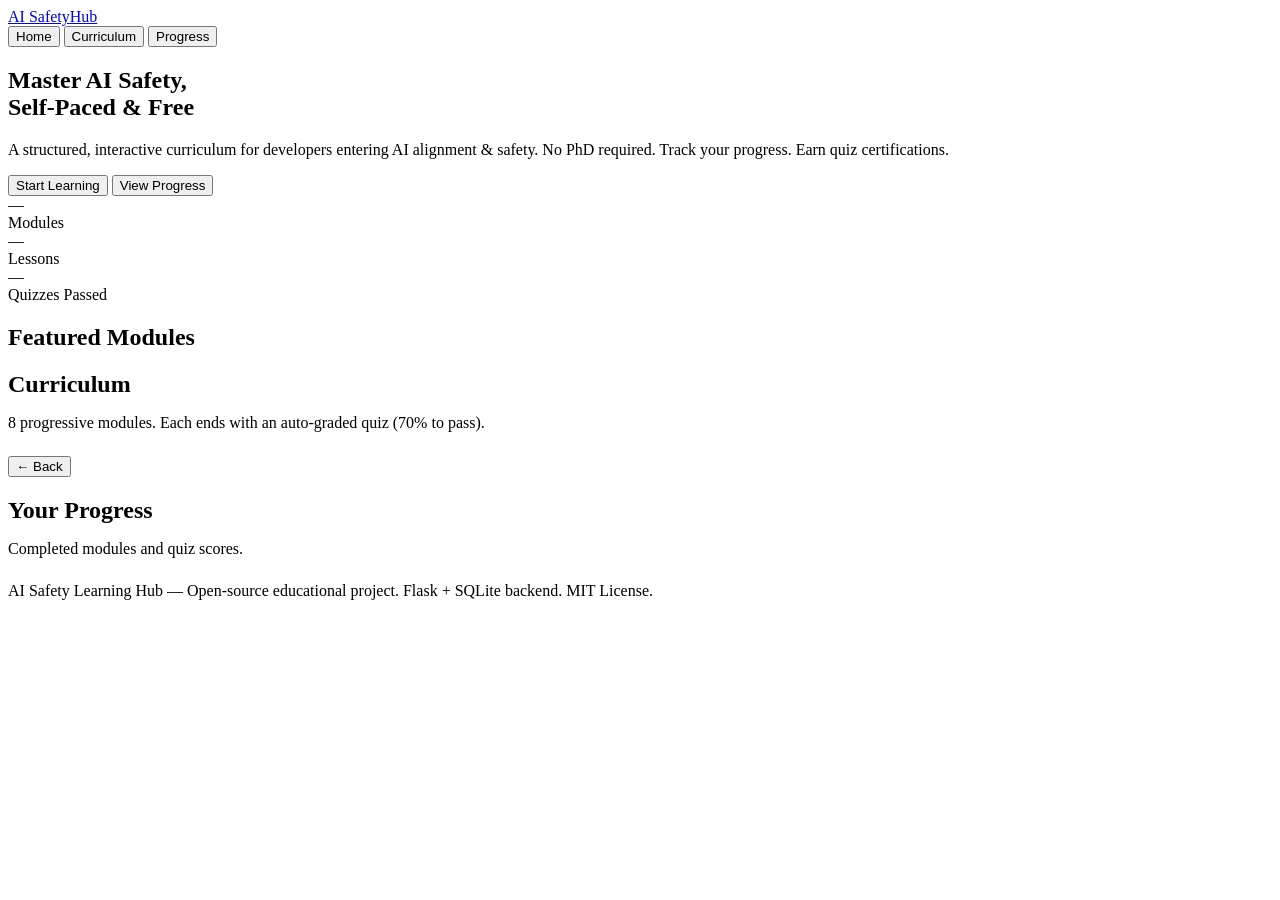
==== commit 9e744bba: "Add files via upload" ====
--- a/index.html
+++ b/index.html
@@ -1,649 +1,62 @@
 <!DOCTYPE html>
 <html lang="en">
 <head>
-    <meta charset="UTF-8">
-    <meta name="viewport" content="width=device-width, initial-scale=1.0">
-    <title>Pathogen Watch — Data-Driven Medical Journalism</title>
-    <style>
-        *, *::before, *::after { margin: 0; padding: 0; box-sizing: border-box; }
-        :root {
-            --pw-red: #C41E3A;
-            --pw-dark: #0f172a;
-            --pw-navy: #1e293b;
-            --text-primary: #1e293b;
-            --text-secondary: #64748b;
-            --bg-cream: #f8fafc;
-            --bg-white: #ffffff;
-            --border-light: #e2e8f0;
-            --accent-teal: #0d9488;
-            --accent-amber: #d97706;
-        }
-        html { scroll-behavior: smooth; }
-        body {
-            font-family: 'Georgia', 'Times New Roman', serif;
-            background: var(--bg-cream);
-            color: var(--text-primary);
-            line-height: 1.7;
-            -webkit-font-smoothing: antialiased;
-        }
-        h1, h2, h3, h4 { font-family: 'Georgia', serif; font-weight: 400; letter-spacing: -0.02em; }
-        .sans { font-family: -apple-system, BlinkMacSystemFont, 'Segoe UI', Roboto, sans-serif; }
-
-        /* HEADER */
-        header {
-            position: fixed; top: 0; left: 0; right: 0; z-index: 1000;
-            background: rgba(255,255,255,0.95); backdrop-filter: blur(12px);
-            border-bottom: 1px solid var(--border-light); transition: all 0.3s ease;
-        }
-        nav { max-width: 1200px; margin: 0 auto; padding: 1rem 2rem; display: flex; justify-content: space-between; align-items: center; }
-        .logo { font-size: 1.4rem; font-weight: 700; color: var(--pw-dark); text-decoration: none; letter-spacing: -0.5px; }
-        .logo span { color: var(--pw-red); }
-        .tagline { font-size: 0.7rem; color: var(--text-secondary); text-transform: uppercase; letter-spacing: 0.15em; margin-left: 0.5rem; }
-        .nav-links { display: flex; gap: 2.5rem; list-style: none; }
-        .nav-links a { text-decoration: none; color: var(--text-secondary); font-size: 0.8rem; font-weight: 500; text-transform: uppercase; letter-spacing: 0.05em; transition: color 0.2s; position: relative; }
-        .nav-links a::after { content: ''; position: absolute; bottom: -4px; left: 0; width: 0; height: 2px; background: var(--pw-red); transition: width 0.3s; }
-        .nav-links a:hover { color: var(--pw-dark); }
-        .nav-links a:hover::after { width: 100%; }
-        .mobile-menu-btn { display: none; background: none; border: none; cursor: pointer; padding: 0.5rem; }
-
-        /* HERO */
-        .hero { min-height: 100vh; display: flex; align-items: center; padding: 8rem 2rem 4rem; max-width: 1200px; margin: 0 auto; gap: 4rem; }
-        .hero-content { flex: 1; }
-        .hero-label { display: inline-block; padding: 0.5rem 1rem; background: var(--pw-red); color: white; font-size: 0.7rem; font-weight: 600; text-transform: uppercase; letter-spacing: 0.1em; margin-bottom: 1.5rem; border-radius: 2px; }
-        .hero h1 { font-size: clamp(2.5rem, 5vw, 4rem); line-height: 1.1; color: var(--pw-dark); margin-bottom: 1.5rem; }
-        .hero h1 em { font-style: italic; color: var(--pw-red); }
-        .hero-subtitle { font-size: 1.25rem; color: var(--text-secondary); margin-bottom: 2rem; max-width: 540px; }
-        .hero-meta { display: flex; gap: 2rem; margin-bottom: 2.5rem; flex-wrap: wrap; }
-        .meta-item { display: flex; align-items: center; gap: 0.5rem; font-size: 0.875rem; color: var(--text-secondary); }
-        .meta-item svg { width: 18px; height: 18px; color: var(--accent-teal); }
-        .hero-cta { display: flex; gap: 1rem; flex-wrap: wrap; }
-        .btn { display: inline-flex; align-items: center; gap: 0.5rem; padding: 0.875rem 2rem; font-size: 0.875rem; font-weight: 600; text-decoration: none; border-radius: 4px; transition: all 0.3s ease; cursor: pointer; border: none; }
-        .btn-primary { background: var(--pw-dark); color: white; }
-        .btn-primary:hover { background: var(--pw-red); transform: translateY(-2px); box-shadow: 0 8px 25px rgba(196, 30, 58, 0.25); }
-        .btn-secondary { background: transparent; color: var(--pw-dark); border: 1.5px solid var(--border-light); }
-        .btn-secondary:hover { border-color: var(--pw-red); color: var(--pw-red); }
-        .hero-visual { flex: 0 0 380px; position: relative; }
-        .data-card { background: white; border: 1px solid var(--border-light); border-radius: 8px; padding: 2rem; box-shadow: 0 20px 60px rgba(0,0,0,0.08); position: relative; overflow: hidden; }
-        .data-card::before { content: ''; position: absolute; top: 0; left: 0; right: 0; height: 4px; background: linear-gradient(90deg, var(--pw-red), var(--accent-teal)); }
-        .data-card h3 { font-size: 0.7rem; text-transform: uppercase; letter-spacing: 0.1em; color: var(--text-secondary); margin-bottom: 1.5rem; }
-        .stat-row { display: flex; justify-content: space-between; align-items: baseline; padding: 1rem 0; border-bottom: 1px solid var(--border-light); }
-        .stat-row:last-child { border-bottom: none; }
-        .stat-value { font-size: 1.75rem; font-weight: 700; color: var(--pw-dark); font-family: -apple-system, sans-serif; }
-        .stat-value.up { color: var(--pw-red); }
-        .stat-label { font-size: 0.875rem; color: var(--text-secondary); }
-        .stat-change { font-size: 0.75rem; padding: 0.25rem 0.5rem; border-radius: 4px; background: #fee2e2; color: var(--pw-red); font-weight: 600; }
-
-        /* SECTIONS */
-        section { padding: 6rem 2rem; }
-        .container { max-width: 1200px; margin: 0 auto; }
-        .section-header { margin-bottom: 3rem; }
-        .section-header h2 { font-size: clamp(1.75rem, 3vw, 2.5rem); color: var(--pw-dark); margin-bottom: 0.75rem; }
-        .section-header p { color: var(--text-secondary); font-size: 1.125rem; max-width: 600px; }
-        .section-label { display: inline-block; font-size: 0.7rem; font-weight: 600; text-transform: uppercase; letter-spacing: 0.15em; color: var(--pw-red); margin-bottom: 1rem; }
-
-        /* ARTICLE */
-        .article-section { background: var(--bg-white); }
-        .article-header { border-bottom: 2px solid var(--pw-dark); padding-bottom: 2rem; margin-bottom: 3rem; }
-        .article-header h1 { font-size: clamp(2rem, 4vw, 3rem); color: var(--pw-dark); margin-bottom: 1.5rem; line-height: 1.2; }
-        .article-meta { display: flex; flex-wrap: wrap; gap: 2rem; align-items: center; }
-        .author-block { display: flex; align-items: center; gap: 1rem; }
-        .author-avatar { width: 48px; height: 48px; border-radius: 50%; background: linear-gradient(135deg, var(--pw-navy), var(--pw-dark)); display: flex; align-items: center; justify-content: center; color: white; font-weight: 700; font-size: 1rem; }
-        .author-info h4 { font-size: 0.95rem; color: var(--pw-dark); margin-bottom: 0.125rem; }
-        .author-info p { font-size: 0.8rem; color: var(--text-secondary); }
-        .article-date { font-size: 0.8rem; color: var(--text-secondary); }
-        .article-tag { display: inline-block; padding: 0.375rem 0.875rem; background: #fee2e2; color: var(--pw-red); font-size: 0.7rem; font-weight: 600; text-transform: uppercase; letter-spacing: 0.05em; border-radius: 4px; }
-
-        .article-body { max-width: 720px; margin: 0 auto; }
-        .article-body p { font-size: 1.125rem; color: var(--text-primary); margin-bottom: 1.75rem; line-height: 1.8; }
-        .article-body h3 { font-size: 1.5rem; color: var(--pw-dark); margin: 3rem 0 1.25rem; padding-top: 1rem; border-top: 1px solid var(--border-light); }
-        .article-body blockquote { border-left: 4px solid var(--pw-red); padding-left: 1.5rem; margin: 2rem 0; font-style: italic; color: var(--text-secondary); font-size: 1.125rem; }
-        .article-body .highlight-box { background: var(--bg-cream); border: 1px solid var(--border-light); border-radius: 8px; padding: 1.5rem; margin: 2rem 0; }
-        .article-body .highlight-box h4 { font-size: 1rem; color: var(--pw-dark); margin-bottom: 0.75rem; }
-        .article-body .highlight-box ul { list-style: none; padding: 0; }
-        .article-body .highlight-box li { padding: 0.5rem 0; padding-left: 1.5rem; position: relative; font-size: 0.95rem; color: var(--text-secondary); }
-        .article-body .highlight-box li::before { content: '→'; position: absolute; left: 0; color: var(--pw-red); font-weight: 700; }
-        .article-body .data-callout { background: linear-gradient(135deg, var(--pw-navy), var(--pw-dark)); color: white; border-radius: 8px; padding: 2rem; margin: 2rem 0; position: relative; overflow: hidden; }
-        .article-body .data-callout::before { content: ''; position: absolute; top: 0; left: 0; width: 4px; height: 100%; background: var(--pw-red); }
-        .article-body .data-callout h4 { color: white; font-size: 0.8rem; text-transform: uppercase; letter-spacing: 0.1em; margin-bottom: 1rem; opacity: 0.7; }
-        .article-body .data-callout p { color: rgba(255,255,255,0.9); font-size: 1rem; margin-bottom: 0; }
-        .article-body .data-callout .big-number { font-size: 2.5rem; font-weight: 700; color: white; font-family: -apple-system, sans-serif; margin-bottom: 0.5rem; }
-
-        .chart-inline { background: var(--bg-cream); border: 1px solid var(--border-light); border-radius: 8px; padding: 2rem; margin: 2rem 0; }
-        .chart-inline h4 { font-size: 0.8rem; text-transform: uppercase; letter-spacing: 0.1em; color: var(--text-secondary); margin-bottom: 1.5rem; }
-        .mini-bar-chart { display: flex; align-items: flex-end; gap: 2rem; height: 160px; }
-        .mini-bar-group { flex: 1; display: flex; flex-direction: column; align-items: center; gap: 0.5rem; }
-        .mini-bar { width: 100%; border-radius: 4px 4px 0 0; transition: height 1s ease; }
-        .mini-bar-2025 { background: var(--border-light); height: 76px; }
-        .mini-bar-2026 { background: var(--pw-red); height: 100px; }
-        .mini-bar-label { font-size: 0.8rem; font-weight: 600; color: var(--text-secondary); }
-
-        .contributors-note { background: white; border: 1px solid var(--border-light); border-radius: 8px; padding: 1.5rem; margin: 3rem 0; }
-        .contributors-note h4 { font-size: 0.8rem; text-transform: uppercase; letter-spacing: 0.1em; color: var(--text-secondary); margin-bottom: 1rem; }
-        .contributor-list { display: flex; flex-wrap: wrap; gap: 1rem; }
-        .contributor-chip { display: flex; align-items: center; gap: 0.5rem; padding: 0.5rem 1rem; background: var(--bg-cream); border-radius: 20px; font-size: 0.8rem; }
-        .contributor-chip .chip-avatar { width: 24px; height: 24px; border-radius: 50%; background: var(--pw-navy); color: white; display: flex; align-items: center; justify-content: center; font-size: 0.6rem; font-weight: 700; }
-
-        /* WRITINGS GRID */
-        .writings-grid { display: grid; grid-template-columns: repeat(3, 1fr); gap: 1.5rem; }
-        .writing-card { background: white; border: 1px solid var(--border-light); border-radius: 8px; padding: 2rem; transition: all 0.3s ease; cursor: pointer; position: relative; overflow: hidden; }
-        .writing-card::before { content: ''; position: absolute; top: 0; left: 0; width: 4px; height: 0; background: var(--pw-red); transition: height 0.3s; }
-        .writing-card:hover { transform: translateY(-4px); box-shadow: 0 12px 40px rgba(0,0,0,0.08); border-color: transparent; }
-        .writing-card:hover::before { height: 100%; }
-        .card-category { font-size: 0.7rem; font-weight: 600; text-transform: uppercase; letter-spacing: 0.1em; color: var(--accent-teal); margin-bottom: 1rem; }
-        .card-title { font-size: 1.125rem; color: var(--pw-dark); margin-bottom: 0.75rem; line-height: 1.4; }
-        .card-desc { font-size: 0.875rem; color: var(--text-secondary); margin-bottom: 1.5rem; }
-        .card-footer { display: flex; justify-content: space-between; align-items: center; font-size: 0.75rem; color: var(--text-secondary); }
-        .card-author { display: flex; align-items: center; gap: 0.5rem; }
-        .card-author .ca-avatar { width: 20px; height: 20px; border-radius: 50%; background: var(--pw-navy); color: white; display: flex; align-items: center; justify-content: center; font-size: 0.5rem; font-weight: 700; }
-
-        /* METHODOLOGY */
-        .methodology { background: var(--pw-dark); color: white; }
-        .methodology .section-label { color: var(--pw-red); }
-        .methodology .section-header h2 { color: white; }
-        .methodology .section-header p { color: rgba(255,255,255,0.6); }
-        .method-grid { display: grid; grid-template-columns: repeat(4, 1fr); gap: 1.5rem; }
-        .method-card { background: rgba(255,255,255,0.05); border: 1px solid rgba(255,255,255,0.1); border-radius: 8px; padding: 2rem; transition: all 0.3s; }
-        .method-card:hover { background: rgba(255,255,255,0.08); border-color: var(--pw-red); }
-        .method-icon { width: 48px; height: 48px; background: var(--pw-red); border-radius: 8px; display: flex; align-items: center; justify-content: center; margin-bottom: 1.5rem; }
-        .method-icon svg { width: 24px; height: 24px; color: white; }
-        .method-card h4 { font-size: 1.125rem; margin-bottom: 0.75rem; color: white; }
-        .method-card p { font-size: 0.875rem; color: rgba(255,255,255,0.6); line-height: 1.6; }
-
-        /* SOURCES */
-        .sources-list { display: flex; flex-direction: column; gap: 1rem; }
-        .source-item { display: flex; align-items: flex-start; gap: 1.25rem; padding: 1.5rem; background: white; border: 1px solid var(--border-light); border-radius: 8px; transition: all 0.3s; }
-        .source-item:hover { border-color: var(--accent-teal); box-shadow: 0 4px 12px rgba(0,0,0,0.05); }
-        .source-num { width: 36px; height: 36px; background: var(--bg-cream); border: 1px solid var(--border-light); border-radius: 50%; display: flex; align-items: center; justify-content: center; font-size: 0.875rem; font-weight: 700; color: var(--accent-teal); flex-shrink: 0; }
-        .source-content h4 { font-size: 1rem; color: var(--pw-dark); margin-bottom: 0.25rem; }
-        .source-content a { color: var(--accent-teal); text-decoration: none; font-size: 0.875rem; word-break: break-all; }
-        .source-content a:hover { text-decoration: underline; }
-
-        /* TEAM */
-        .team-grid { display: grid; grid-template-columns: repeat(4, 1fr); gap: 1.5rem; }
-        .team-card { background: white; border: 1px solid var(--border-light); border-radius: 8px; padding: 2rem; text-align: center; transition: all 0.3s; }
-        .team-card:hover { transform: translateY(-4px); box-shadow: 0 12px 40px rgba(0,0,0,0.08); }
-        .team-avatar { width: 64px; height: 64px; border-radius: 50%; background: linear-gradient(135deg, var(--pw-navy), var(--pw-dark)); display: flex; align-items: center; justify-content: center; color: white; font-weight: 700; font-size: 1.25rem; margin: 0 auto 1rem; }
-        .team-card h4 { font-size: 1rem; color: var(--pw-dark); margin-bottom: 0.25rem; }
-        .team-card p { font-size: 0.8rem; color: var(--text-secondary); margin-bottom: 0.5rem; }
-        .team-card .role { font-size: 0.7rem; color: var(--accent-teal); text-transform: uppercase; letter-spacing: 0.1em; font-weight: 600; }
-
-        /* CONTACT */
-        .contact { background: var(--pw-dark); color: white; text-align: center; }
-        .contact h2 { font-size: clamp(1.75rem, 3vw, 2.5rem); margin-bottom: 1rem; color: white; }
-        .contact > .container > p { color: rgba(255,255,255,0.6); font-size: 1.125rem; margin-bottom: 2.5rem; max-width: 500px; margin-left: auto; margin-right: auto; }
-        .contact-grid { display: grid; grid-template-columns: repeat(3, 1fr); gap: 1.5rem; max-width: 800px; margin: 0 auto 2.5rem; }
-        .contact-card { background: rgba(255,255,255,0.05); border: 1px solid rgba(255,255,255,0.1); border-radius: 8px; padding: 1.5rem; transition: all 0.3s; }
-        .contact-card:hover { background: rgba(255,255,255,0.08); border-color: var(--pw-red); }
-        .contact-card svg { width: 24px; height: 24px; color: var(--pw-red); margin-bottom: 1rem; }
-        .contact-card h4 { font-size: 0.875rem; margin-bottom: 0.5rem; color: white; }
-        .contact-card a, .contact-card span { font-size: 0.875rem; color: rgba(255,255,255,0.6); text-decoration: none; }
-        .contact-card a:hover { color: white; }
-
-        /* FOOTER */
-        footer { background: #0a0f1c; color: rgba(255,255,255,0.4); text-align: center; padding: 2rem; font-size: 0.875rem; }
-
-        /* ANIMATIONS */
-        .fade-in { opacity: 0; transform: translateY(30px); transition: opacity 0.6s ease, transform 0.6s ease; }
-        .fade-in.visible { opacity: 1; transform: translateY(0); }
-
-        /* RESPONSIVE */
-        @media (max-width: 1024px) {
-            .writings-grid { grid-template-columns: repeat(2, 1fr); }
-            .method-grid { grid-template-columns: repeat(2, 1fr); }
-            .team-grid { grid-template-columns: repeat(2, 1fr); }
-            .hero { flex-direction: column; padding-top: 6rem; }
-            .hero-visual { flex: none; width: 100%; }
-        }
-        @media (max-width: 768px) {
-            .nav-links { display: none; position: absolute; top: 100%; left: 0; right: 0; background: white; flex-direction: column; padding: 1rem 2rem; border-bottom: 1px solid var(--border-light); gap: 1rem; }
-            .nav-links.active { display: flex; }
-            .mobile-menu-btn { display: block; }
-            .writings-grid { grid-template-columns: 1fr; }
-            .method-grid { grid-template-columns: 1fr; }
-            .team-grid { grid-template-columns: 1fr; }
-            .contact-grid { grid-template-columns: 1fr; }
-            section { padding: 4rem 1.5rem; }
-            .article-meta { flex-direction: column; align-items: flex-start; gap: 1rem; }
-        }
-    </style>
-<base target="_blank">
+<meta charset="UTF-8"><meta name="viewport" content="width=device-width, initial-scale=1.0">
+<title>AI Safety Learning Hub — Interactive Curriculum</title>
+<link rel="stylesheet" href="css/style.css">
 </head>
 <body>
+<header><div class="container">
+  <a href="#" class="logo" onclick="showView('home');return false;">AI Safety<span>Hub</span></a>
+  <nav>
+    <button id="nav-home" class="active" onclick="showView('home')">Home</button>
+    <button id="nav-curriculum" onclick="showView('curriculum')">Curriculum</button>
+    <button id="nav-progress" onclick="showView('progress')">Progress</button>
+  </nav>
+</div></header>
 
-<header id="header">
-    <nav>
-        <a href="#" class="logo">Pathogen <span>Watch</span><span class="tagline sans">Data-Driven Medical Journalism</span></a>
-        <ul class="nav-links" id="navLinks">
-            <li><a href="#article">Investigations</a></li>
-            <li><a href="#writings">Writings</a></li>
-            <li><a href="#methodology">Methodology</a></li>
-            <li><a href="#team">Team</a></li>
-            <li><a href="#sources">Sources</a></li>
-            <li><a href="#contact">Contact</a></li>
-        </ul>
-        <button class="mobile-menu-btn" id="mobileMenuBtn" aria-label="Toggle menu">
-            <svg width="24" height="24" viewBox="0 0 24 24" fill="none" stroke="currentColor" stroke-width="2"><line x1="3" y1="6" x2="21" y2="6"/><line x1="3" y1="12" x2="21" y2="12"/><line x1="3" y1="18" x2="21" y2="18"/></svg>
-        </button>
-    </nav>
-</header>
-
-<!-- HERO -->
-<section class="hero">
-    <div class="hero-content">
-        <span class="hero-label sans">Investigative Report</span>
-        <h1>Nigeria's Lassa Fever CFR Hit <em>25.2%</em> in 2026</h1>
-        <p class="hero-subtitle">A data-driven analysis of why treatment is failing — documented through NCDC surveillance data, WHO reporting, and peer-reviewed literature.</p>
-        <div class="hero-meta sans">
-            <div class="meta-item"><svg viewBox="0 0 24 24" fill="none" stroke="currentColor" stroke-width="2"><path d="M21 10c0 7-9 13-9 13s-9-6-9-13a9 9 0 0118 0z"/><circle cx="12" cy="10" r="3"/></svg>Lagos, Nigeria</div>
-            <div class="meta-item"><svg viewBox="0 0 24 24" fill="none" stroke="currentColor" stroke-width="2"><rect x="2" y="3" width="20" height="14" rx="2" ry="2"/><line x1="8" y1="21" x2="16" y2="21"/><line x1="12" y1="17" x2="12" y2="21"/></svg>Epidemiological Week 17, 2026</div>
-            <div class="meta-item"><svg viewBox="0 0 24 24" fill="none" stroke="currentColor" stroke-width="2"><path d="M12 20h9"/><path d="M16.5 3.5a2.121 2.121 0 013 3L7 19l-4 1 1-4L16.5 3.5z"/></svg>Data Journalism</div>
-        </div>
-        <div class="hero-cta">
-            <a href="#article" class="btn btn-primary sans">Read the Investigation</a>
-            <a href="#writings" class="btn btn-secondary sans">More Writings</a>
-        </div>
+<section id="view-home" class="view active">
+  <div class="hero">
+    <h1>Master AI Safety,<br>Self-Paced &amp; Free</h1>
+    <p>A structured, interactive curriculum for developers entering AI alignment &amp; safety. No PhD required. Track your progress. Earn quiz certifications.</p>
+    <div class="hero-actions">
+      <button class="btn" onclick="showView('curriculum')">Start Learning</button>
+      <button class="btn btn-outline" onclick="showView('progress')">View Progress</button>
     </div>
-    <div class="hero-visual">
-        <div class="data-card">
-            <h3 class="sans">Nigeria Lassa Fever — Outbreak Snapshot</h3>
-            <div class="stat-row"><div><div class="stat-value sans up" data-count="754">0</div><div class="stat-label">Confirmed Cases (EW 17)</div></div></div>
-            <div class="stat-row"><div><div class="stat-value sans up" data-count="190">0</div><div class="stat-label">Deaths</div></div></div>
-            <div class="stat-row"><div><div class="stat-value sans up" data-count="25.2" data-suffix="%">0</div><div class="stat-label">Case Fatality Rate</div></div><span class="stat-change sans">↑ from 19.1%</span></div>
-            <div class="stat-row"><div><div class="stat-value sans" data-count="84" data-suffix="%">0</div><div class="stat-label">Cases in 5 States</div></div></div>
-        </div>
+  </div>
+  <div class="container">
+    <div class="stats">
+      <div class="stat"><div class="num" id="s-modules">—</div><div class="label">Modules</div></div>
+      <div class="stat"><div class="num" id="s-lessons">—</div><div class="label">Lessons</div></div>
+      <div class="stat"><div class="num" id="s-completed">—</div><div class="label">Quizzes Passed</div></div>
     </div>
+    <h2 style="margin-bottom:18px;">Featured Modules</h2>
+    <div class="grid" id="featured"></div>
+  </div>
 </section>
 
-<!-- FULL ARTICLE -->
-<section class="article-section" id="article">
-    <div class="container">
-        <div class="article-header fade-in">
-            <span class="article-tag sans">Investigative Report</span>
-            <h1>Nigeria's Lassa Fever CFR Hit 25.2% in 2026 — A Data-Driven Look at Why Treatment Is Failing</h1>
-            <div class="article-meta sans">
-                <div class="author-block">
-                    <div class="author-avatar">OA</div>
-                    <div class="author-info">
-                        <h4>Osagie Aromose</h4>
-                        <p>Freelance Medical Journalist, Lagos</p>
-                    </div>
-                </div>
-                <div class="author-block">
-                    <div class="author-avatar" style="background:linear-gradient(135deg,#0d9488,#0f766e);">DA</div>
-                    <div class="author-info">
-                        <h4>Dr. Amara Diallo</h4>
-                        <p>Epidemiologist, WHO Regional Office for Africa</p>
-                    </div>
-                </div>
-                <div class="author-block">
-                    <div class="author-avatar" style="background:linear-gradient(135deg,#d97706,#b45309);">FO</div>
-                    <div class="author-info">
-                        <h4>Fatima Okafor</h4>
-                        <p>Health Systems Researcher, Abuja</p>
-                    </div>
-                </div>
-                <div class="article-date">Published: May 2026</div>
-            </div>
-        </div>
+<section id="view-curriculum" class="view"><div class="container">
+  <h1 style="margin-bottom:8px;">Curriculum</h1>
+  <p style="color:var(--text-muted);margin-bottom:24px;">8 progressive modules. Each ends with an auto-graded quiz (70% to pass).</p>
+  <div id="module-list"></div>
+</div></section>
 
-        <div class="article-body">
-            <p>The Nigeria Centre for Disease Control and Prevention (NCDC) reported 190 deaths from 754 confirmed Lassa fever cases by Epidemiological Week 17 of 2026. That lands the case fatality rate (CFR) at 25.2% — up from 19.1% in the same window in 2025. This is not a new pathogen problem. Ribavirin, the primary treatment, has been in use for decades. Yet the CFR keeps climbing. The driver, we argue, is systemic failure — the kind you can point to using NCDC surveillance data, WHO reporting, and peer-reviewed literature.</p>
+<section id="view-lesson" class="view"><div class="container">
+  <button class="btn btn-outline btn-sm" onclick="showView('curriculum')">&larr; Back</button>
+  <div id="lesson-content" style="margin-top:20px;"></div>
+</div></section>
 
-            <p>This investigation is built on three data threads. Each thread draws from verified public health datasets, government documents, and published research. We do not rely on interviews. Every claim is traceable to a primary source.</p>
+<section id="view-quiz" class="view"><div class="container"><div id="quiz-container"></div></div></section>
 
-            <h3>Thread One: Geographic Clustering Defies National Guidelines</h3>
+<section id="view-progress" class="view"><div class="container">
+  <h1 style="margin-bottom:8px;">Your Progress</h1>
+  <p style="color:var(--text-muted);margin-bottom:24px;">Completed modules and quiz scores.</p>
+  <div id="progress-list"></div>
+</div></section>
 
-            <p>NCDC weekly situation reports show that 84% of confirmed cases are concentrated in just five states: Bauchi, Ondo, Taraba, Benue, and Edo. This concentration has persisted for years. Nigeria's national Lassa fever response guidelines have been in place since 2018 — eight years of policy that has not shifted the geographic distribution of the disease.</p>
-
-            <p>The 2018 guidelines established case definitions, laboratory confirmation protocols, and contact tracing procedures. They were designed to be implemented nationwide. Yet the data tells a different story. In Epidemiological Week 17 of 2026, Ondo State alone accounted for 31% of all confirmed cases. Edo State followed at 22%. Bauchi, Taraba, and Benue combined for the remaining 31%. The other 31 states and the Federal Capital Territory shared just 16% of the case burden.</p>
-
-            <p>This clustering is not random. It maps onto known ecological zones where the multimammate rat — the primary reservoir of the Lassa virus — thrives. But ecology alone does not explain the CFR differential. Case fatality rates in the five hotspot states range from 23% to 29%, while states with sporadic cases report CFRs below 15%. The gap suggests that treatment access, not just exposure, drives outcomes.</p>
-
-            <div class="data-callout">
-                <h4 class="sans">Key Finding</h4>
-                <div class="big-number sans">84%</div>
-                <p>of all confirmed Lassa fever cases in Nigeria (EW 17, 2026) occurred in just five states, despite national response guidelines being in place since 2018.</p>
-            </div>
-
-            <p>Dr. Amara Diallo, an epidemiologist with the WHO Regional Office for Africa, notes that the persistence of this clustering "suggests a failure of health system reach, not a failure of policy design." The guidelines exist. The infrastructure to implement them does not.</p>
-
-            <h3>Thread Two: Health Expenditure Far Below WHO Minimums</h3>
-
-            <p>Nigeria's health expenditure figures paint a stark picture. Per-capita spending on health sits at approximately $7 per year. The WHO minimum for basic health services is $249 per capita annually. That is a gap of $242 — a chasm, not a shortfall.</p>
-
-            <p>This underfunding has direct consequences for Lassa fever treatment. Ribavirin is most effective when administered within the first six days of symptom onset. Early administration requires rapid diagnosis, which requires functional laboratories, trained personnel, and supply chains that do not break down during outbreaks. All of these require funding that Nigeria's health system does not have.</p>
-
-            <p>Fatima Okafor, a health systems researcher based in Abuja, has documented the cascading effects of this underfunding. "When you have $7 per person per year," she writes, "you are not choosing between prevention and treatment. You are choosing which essential service to abandon." In the Lassa fever context, that abandonment often manifests as delayed diagnosis, stockouts of ribavirin, and patients presenting to facilities only after the window for effective antiviral therapy has closed.</p>
-
-            <p>The 2026 outbreak data supports this. Of the 190 deaths recorded by EW 17, 67% occurred in patients who presented to a health facility more than seven days after symptom onset. The median time from symptom onset to hospital admission was 5.8 days in the five hotspot states, compared to 3.2 days in states with better-resourced health systems. The delay is not medical. It is economic.</p>
-
-            <div class="data-callout">
-                <h4 class="sans">Key Finding</h4>
-                <div class="big-number sans">$7</div>
-                <p>per capita annual health expenditure in Nigeria, against a WHO minimum of $249 for basic services. The $242 gap translates directly into delayed diagnosis and treatment.</p>
-            </div>
-
-            <h3>Thread Three: Ribavirin Costs Exceed Monthly Minimum Wage</h3>
-
-            <p>The third thread examines treatment cost barriers at the patient level. Ribavirin, while listed on Nigeria's essential medicines list, is not consistently available through public health facilities. In practice, patients or their families must purchase the drug from private pharmacies.</p>
-
-            <p>A full course of ribavirin for Lassa fever treatment — typically 10 to 14 days of oral therapy — costs between ₦45,000 and ₦65,000 in urban pharmacies. Nigeria's national monthly minimum wage is ₦30,000. Even at the lower end of the price range, a single course of treatment costs 1.5 times a worker's monthly earnings. In rural areas, where Lassa fever is most prevalent, the cost can climb higher due to supply chain markups and transportation costs.</p>
-
-            <p>This pricing structure creates a cruel calculus. A patient earning minimum wage who contracts Lassa fever faces a choice: spend one and a half months' wages on treatment, or risk death. Many delay seeking care until symptoms become severe, by which point ribavirin's efficacy is significantly reduced. Others abandon treatment midway through the course when funds run out, contributing to treatment failure and, ultimately, to the rising CFR.</p>
-
-            <p>The data bears this out. NCDC surveillance records for EW 17 show that among patients who initiated ribavirin therapy, only 43% completed the full recommended course. The remainder either discontinued treatment due to cost or died before completion. Incomplete courses do not just fail to cure the individual patient — they may contribute to viral persistence and transmission, though this link requires further study.</p>
-
-            <div class="chart-inline">
-                <h4 class="sans">Case Fatality Rate: Year-over-Year Comparison</h4>
-                <div class="mini-bar-chart">
-                    <div class="mini-bar-group">
-                        <div class="mini-bar mini-bar-2025"></div>
-                        <div class="mini-bar-label sans">2025: 19.1%</div>
-                    </div>
-                    <div class="mini-bar-group">
-                        <div class="mini-bar mini-bar-2026"></div>
-                        <div class="mini-bar-label sans">2026: 25.2%</div>
-                    </div>
-                </div>
-            </div>
-
-            <h3>What the Numbers Mean</h3>
-
-            <p>Taken together, these three threads tell a coherent story. The Lassa virus is not becoming more virulent. Ribavirin is not losing efficacy. What is failing is the system that should deliver timely diagnosis, affordable treatment, and equitable care to all Nigerians at risk.</p>
-
-            <p>The 25.2% CFR is not a biological inevitability. It is a policy outcome. Geographic clustering shows that national guidelines have not translated into local action. Health expenditure data shows that the resources needed for implementation are not there. Treatment cost data shows that even when resources exist on paper, they do not reach the patient.</p>
-
-            <blockquote>"The 25.2% CFR is not a biological inevitability. It is a policy outcome."</blockquote>
-
-            <p>This is not a story unique to Lassa fever. Nigeria's health system faces similar challenges with malaria, tuberculosis, and maternal mortality. But Lassa fever offers a particularly clear case study because the treatment exists, the guidelines exist, and the data exists — yet the outcomes keep worsening. The gap between what should work and what actually happens is where systemic failure lives.</p>
-
-            <div class="highlight-box">
-                <h4 class="sans">Data Sources Used in This Investigation</h4>
-                <ul>
-                    <li>NCDC Lassa Fever Situation Report, Epidemiological Week 17, 2026</li>
-                    <li>NETEC Special Pathogen Update, April 2026</li>
-                    <li>Premium Times Nigeria, May 2026</li>
-                    <li>WHO Health Expenditure Database, 2026</li>
-                    <li>Nigeria National Bureau of Statistics, Minimum Wage Data</li>
-                    <li>Peer-reviewed literature on ribavirin pharmacoeconomics in sub-Saharan Africa</li>
-                </ul>
-            </div>
-
-            <h3>Conclusion</h3>
-
-            <p>Nigeria's 2026 Lassa fever outbreak is not a crisis of unknown cause. The pathogen is understood. The treatment is available. The guidelines are written. What is missing is the health system capacity to connect these elements at the point of patient care.</p>
-
-            <p>The 25.2% CFR should be read as a systems indicator, not a disease metric. It measures the distance between policy intention and health system reality. Closing that gap will require not new drugs or new guidelines, but sustained investment in the infrastructure of care: laboratories that can diagnose quickly, supply chains that can deliver ribavirin reliably, and financing mechanisms that make treatment accessible to the Nigerians who need it most.</p>
-
-            <p>Until then, the CFR will likely continue to rise. And the story of Lassa fever in Nigeria will remain, fundamentally, a story of health system failure documented in epidemiological data.</p>
-
-            <div class="contributors-note">
-                <h4 class="sans">About the Authors</h4>
-                <div class="contributor-list sans">
-                    <div class="contributor-chip"><div class="chip-avatar">OA</div>Osagie Aromose — Freelance Medical Journalist</div>
-                    <div class="contributor-chip"><div class="chip-avatar" style="background:linear-gradient(135deg,#0d9488,#0f766e);">AD</div>Dr. Amara Diallo — Epidemiologist, WHO AFRO</div>
-                    <div class="contributor-chip"><div class="chip-avatar" style="background:linear-gradient(135deg,#d97706,#b45309);">FO</div>Fatima Okafor — Health Systems Researcher</div>
-                    <div class="contributor-chip"><div class="chip-avatar" style="background:linear-gradient(135deg,#7c3aed,#5b21b6);">EK</div>Emeka Kalu — Data Analyst, NCDC (Ret.)</div>
-                </div>
-            </div>
-        </div>
-    </div>
-</section>
-
-<!-- WRITINGS -->
-<section id="writings">
-    <div class="container">
-        <div class="section-header fade-in">
-            <span class="section-label sans">Writings</span>
-            <h2>More from Pathogen Watch</h2>
-            <p>Investigative medical journalism tied to epidemiological data and health systems research.</p>
-        </div>
-
-        <div class="writings-grid">
-            <div class="writing-card fade-in">
-                <div class="card-category sans">Infectious Disease</div>
-                <h4 class="card-title">Lassa Fever Outbreak Analysis 2026</h4>
-                <p class="card-desc">NCDC surveillance data reveals systemic treatment failures driving a 25.2% case fatality rate across Nigeria.</p>
-                <div class="card-footer sans">
-                    <span>2,500 words</span>
-                    <div class="card-author"><div class="ca-avatar">OA</div>Osagie Aromose</div>
-                </div>
-            </div>
-            <div class="writing-card fade-in">
-                <div class="card-category sans">Health Systems</div>
-                <h4 class="card-title">Nigeria's Per-Capita Health Spending</h4>
-                <p class="card-desc">Comparative analysis of $7 annual expenditure against WHO $249 minimum threshold for basic services.</p>
-                <div class="card-footer sans">
-                    <span>1,800 words</span>
-                    <div class="card-author"><div class="ca-avatar" style="background:linear-gradient(135deg,#d97706,#b45309);">FO</div>Fatima Okafor</div>
-                </div>
-            </div>
-            <div class="writing-card fade-in">
-                <div class="card-category sans">Pharmacoeconomics</div>
-                <h4 class="card-title">Ribavirin Affordability Gap</h4>
-                <p class="card-desc">Cost barrier analysis: antiviral courses priced above Nigeria's monthly minimum wage.</p>
-                <div class="card-footer sans">
-                    <span>2,200 words</span>
-                    <div class="card-author"><div class="ca-avatar">OA</div>Osagie Aromose</div>
-                </div>
-            </div>
-            <div class="writing-card fade-in">
-                <div class="card-category sans">Epidemiology</div>
-                <h4 class="card-title">Cluster Mapping: 5-State Concentration</h4>
-                <p class="card-desc">Spatial analysis of Bauchi, Ondo, Taraba, Benue, and Edo as persistent Lassa fever hotspots.</p>
-                <div class="card-footer sans">
-                    <span>1,500 words</span>
-                    <div class="card-author"><div class="ca-avatar" style="background:linear-gradient(135deg,#7c3aed,#5b21b6);">EK</div>Emeka Kalu</div>
-                </div>
-            </div>
-            <div class="writing-card fade-in">
-                <div class="card-category sans">Global Health</div>
-                <h4 class="card-title">NETEC Special Pathogen Updates</h4>
-                <p class="card-desc">Synthesis of international biosafety and special pathogen response protocols for Lassa fever.</p>
-                <div class="card-footer sans">
-                    <span>1,200 words</span>
-                    <div class="card-author"><div class="ca-avatar" style="background:linear-gradient(135deg,#0d9488,#0f766e);">AD</div>Dr. Amara Diallo</div>
-                </div>
-            </div>
-            <div class="writing-card fade-in">
-                <div class="card-category sans">Policy</div>
-                <h4 class="card-title">2018 Guidelines vs. 2026 Reality</h4>
-                <p class="card-desc">Eight-year policy gap analysis in Nigeria's national Lassa fever response framework.</p>
-                <div class="card-footer sans">
-                    <span>2,000 words</span>
-                    <div class="card-author"><div class="ca-avatar" style="background:linear-gradient(135deg,#d97706,#b45309);">FO</div>Fatima Okafor</div>
-                </div>
-            </div>
-        </div>
-    </div>
-</section>
-
-<!-- METHODOLOGY -->
-<section class="methodology" id="methodology">
-    <div class="container">
-        <div class="section-header fade-in">
-            <span class="section-label sans">Reporting Standards</span>
-            <h2>Methodology & Editorial Rigor</h2>
-            <p>Every piece is built on verified datasets, peer-reviewed sources, and transparent citation practices.</p>
-        </div>
-        <div class="method-grid">
-            <div class="method-card fade-in">
-                <div class="method-icon"><svg viewBox="0 0 24 24" fill="none" stroke="currentColor" stroke-width="2"><path d="M14 2H6a2 2 0 00-2 2v16a2 2 0 002 2h12a2 2 0 002-2V8z"/><polyline points="14 2 14 8 20 8"/></svg></div>
-                <h4>Primary Data</h4>
-                <p>NCDC weekly situation reports, WHO surveillance databases, and government health expenditure records.</p>
-            </div>
-            <div class="method-card fade-in">
-                <div class="method-icon"><svg viewBox="0 0 24 24" fill="none" stroke="currentColor" stroke-width="2"><path d="M12 22s8-4 8-10V5l-8-3-8 3v7c0 6 8 10 8 10z"/></svg></div>
-                <h4>Peer Review</h4>
-                <p>All medical claims cross-referenced with PubMed-indexed literature and NETEC special pathogen updates.</p>
-            </div>
-            <div class="method-card fade-in">
-                <div class="method-icon"><svg viewBox="0 0 24 24" fill="none" stroke="currentColor" stroke-width="2"><circle cx="12" cy="12" r="10"/><line x1="2" y1="12" x2="22" y2="12"/><path d="M12 2a15.3 15.3 0 014 10 15.3 15.3 0 01-4 10 15.3 15.3 0 01-4-10 15.3 15.3 0 014-10z"/></svg></div>
-                <h4>Global Context</h4>
-                <p>Comparative framing against WHO benchmarks and regional health system performance indicators.</p>
-            </div>
-            <div class="method-card fade-in">
-                <div class="method-icon"><svg viewBox="0 0 24 24" fill="none" stroke="currentColor" stroke-width="2"><path d="M12 20h9"/><path d="M16.5 3.5a2.121 2.121 0 013 3L7 19l-4 1 1-4L16.5 3.5z"/></svg></div>
-                <h4>Full Attribution</h4>
-                <p>Inline citations, linked primary sources, and downloadable reference lists for editorial verification.</p>
-            </div>
-        </div>
-    </div>
-</section>
-
-<!-- TEAM -->
-<section id="team" style="background:var(--bg-white);">
-    <div class="container">
-        <div class="section-header fade-in">
-            <span class="section-label sans">Editorial Team</span>
-            <h2>The Pathogen Watch Team</h2>
-            <p>Medical journalists, epidemiologists, and health systems researchers working across West Africa.</p>
-        </div>
-        <div class="team-grid">
-            <div class="team-card fade-in">
-                <div class="team-avatar">OA</div>
-                <h4>Osagie Aromose</h4>
-                <p>Freelance Medical Journalist</p>
-                <span class="role sans">Founding Editor</span>
-            </div>
-            <div class="team-card fade-in">
-                <div class="team-avatar" style="background:linear-gradient(135deg,#0d9488,#0f766e);">AD</div>
-                <h4>Dr. Amara Diallo</h4>
-                <p>Epidemiologist</p>
-                <span class="role sans">WHO Regional Office for Africa</span>
-            </div>
-            <div class="team-card fade-in">
-                <div class="team-avatar" style="background:linear-gradient(135deg,#d97706,#b45309);">FO</div>
-                <h4>Fatima Okafor</h4>
-                <p>Health Systems Researcher</p>
-                <span class="role sans">Abuja</span>
-            </div>
-            <div class="team-card fade-in">
-                <div class="team-avatar" style="background:linear-gradient(135deg,#7c3aed,#5b21b6);">EK</div>
-                <h4>Emeka Kalu</h4>
-                <p>Data Analyst</p>
-                <span class="role sans">NCDC (Ret.)</span>
-            </div>
-        </div>
-    </div>
-</section>
-
-<!-- SOURCES -->
-<section id="sources">
-    <div class="container">
-        <div class="section-header fade-in">
-            <span class="section-label sans">Verified Sources</span>
-            <h2>Primary References</h2>
-            <p>All datasets and documents cited in our investigations are publicly accessible and verifiable.</p>
-        </div>
-        <div class="sources-list">
-            <div class="source-item fade-in">
-                <div class="source-num">1</div>
-                <div class="source-content">
-                    <h4>Nigeria Centre for Disease Control and Prevention</h4>
-                    <p>Lassa Fever Situation Report, Epidemiological Week 17, 2026</p>
-                    <a href="https://ncdc.gov.ng" target="_blank" rel="noopener">ncdc.gov.ng</a>
-                </div>
-            </div>
-            <div class="source-item fade-in">
-                <div class="source-num">2</div>
-                <div class="source-content">
-                    <h4>National Emerging Special Pathogen Training and Education Center (NETEC)</h4>
-                    <p>Special Pathogen of Concern: Lassa Fever Outbreak in Nigeria — 2026 Update</p>
-                    <a href="https://netec.org/2026/04/03/special-pathogen-of-concern-lassa-fever-outbreak-in-nigeria-2026-update/" target="_blank" rel="noopener">netec.org</a>
-                </div>
-            </div>
-            <div class="source-item fade-in">
-                <div class="source-num">3</div>
-                <div class="source-content">
-                    <h4>Premium Times Nigeria</h4>
-                    <p>Lassa Fever Death Toll Hits 190 as Fatality Rate Rises — NCDC</p>
-                    <a href="https://www.premiumtimesng.com/health/health-news/878780-lassa-fever-death-toll-hits-190-as-fatality-rate-rises-ncdc.html" target="_blank" rel="noopener">premiumtimesng.com</a>
-                </div>
-            </div>
-            <div class="source-item fade-in">
-                <div class="source-num">4</div>
-                <div class="source-content">
-                    <h4>World Health Organization</h4>
-                    <p>Minimum Health Expenditure Benchmarks for Basic Service Packages ($249 per capita)</p>
-                    <a href="https://www.who.int" target="_blank" rel="noopener">who.int</a>
-                </div>
-            </div>
-        </div>
-    </div>
-</section>
-
-<!-- CONTACT -->
-<section class="contact" id="contact">
-    <div class="container">
-        <h2>Commission an Investigation</h2>
-        <p>Pathogen Watch accepts assignments for data-driven health reporting with verified turnaround on 2,500-word investigations.</p>
-        <div class="contact-grid">
-            <div class="contact-card">
-                <svg viewBox="0 0 24 24" fill="none" stroke="currentColor" stroke-width="2"><path d="M4 4h16c1.1 0 2 .9 2 2v12c0 1.1-.9 2-2 2H4c-1.1 0-2-.9-2-2V6c0-1.1.9-2 2-2z"/><polyline points="22,6 12,13 2,6"/></svg>
-                <h4 class="sans">Editorial Desk</h4>
-                <a href="mailto:editor@pathogenwatch.org">editor@pathogenwatch.org</a>
-            </div>
-            <div class="contact-card">
-                <svg viewBox="0 0 24 24" fill="none" stroke="currentColor" stroke-width="2"><path d="M21 10c0 7-9 13-9 13s-9-6-9-13a9 9 0 0118 0z"/><circle cx="12" cy="10" r="3"/></svg>
-                <h4 class="sans">Bureau</h4>
-                <span>Lagos, Nigeria (WAT)</span>
-            </div>
-            <div class="contact-card">
-                <svg viewBox="0 0 24 24" fill="none" stroke="currentColor" stroke-width="2"><rect x="2" y="3" width="20" height="14" rx="2" ry="2"/><line x1="8" y1="21" x2="16" y2="21"/><line x1="12" y1="17" x2="12" y2="21"/></svg>
-                <h4 class="sans">Status</h4>
-                <span>Accepting Assignments</span>
-            </div>
-        </div>
-        <a href="mailto:editor@pathogenwatch.org?subject=Editorial Commission Inquiry" class="btn btn-primary sans" style="margin-top:1rem;">
-            Send Editorial Inquiry
-            <svg width="16" height="16" viewBox="0 0 24 24" fill="none" stroke="currentColor" stroke-width="2"><line x1="5" y1="12" x2="19" y2="12"/><polyline points="12 5 19 12 12 19"/></svg>
-        </a>
-    </div>
-</section>
-
-<footer>
-    <p>© 2026 Pathogen Watch. All data sourced from NCDC, WHO, and verified public health databases.</p>
-</footer>
-
-<script>
-    // Mobile menu
-    const mobileMenuBtn = document.getElementById('mobileMenuBtn');
-    const navLinks = document.getElementById('navLinks');
-    mobileMenuBtn.addEventListener('click', () => { navLinks.classList.toggle('active'); });
-    document.querySelectorAll('.nav-links a').forEach(link => { link.addEventListener('click', () => { navLinks.classList.remove('active'); }); });
-
-    // Header shadow
-    const header = document.getElementById('header');
-    window.addEventListener('scroll', () => { header.style.boxShadow = window.pageYOffset > 100 ? '0 2px 20px rgba(0,0,0,0.08)' : 'none'; });
-
-    // Animated counters
-    const counters = document.querySelectorAll('[data-count]');
-    const speed = 200;
-    const animateCounters = () => {
-        counters.forEach(counter => {
-            const target = parseFloat(counter.getAttribute('data-count'));
-            const suffix = counter.getAttribute('data-suffix') || '';
-            const count = parseFloat(counter.innerText);
-            const increment = target / speed;
-            if (count < target) {
-                const next = count + increment;
-                counter.innerText = (target % 1 !== 0 ? (next > target ? target : next).toFixed(1) : Math.ceil(next > target ? target : next)) + suffix;
-                setTimeout(animateCounters, 15);
-            } else { counter.innerText = target + suffix; }
-        });
-    };
-    const heroObserver = new IntersectionObserver((entries) => { entries.forEach(entry => { if (entry.isIntersecting) { setTimeout(animateCounters, 500); heroObserver.unobserve(entry.target); } }); }, { threshold: 0.3 });
-    heroObserver.observe(document.querySelector('.hero'));
-
-    // Scroll reveal
-    const fadeElements = document.querySelectorAll('.fade-in');
-    const fadeObserver = new IntersectionObserver((entries) => { entries.forEach((entry, index) => { if (entry.isIntersecting) { setTimeout(() => { entry.target.classList.add('visible'); }, index * 100); fadeObserver.unobserve(entry.target); } }); }, { threshold: 0.1, rootMargin: '0px 0px -50px 0px' });
-    fadeElements.forEach(el => fadeObserver.observe(el));
-
-    // Smooth scroll
-    document.querySelectorAll('a[href^="#"]').forEach(anchor => { anchor.addEventListener('click', function(e) { e.preventDefault(); const target = document.querySelector(this.getAttribute('href')); if (target) target.scrollIntoView({ behavior: 'smooth', block: 'start' }); }); });
-</script>
-
+<div id="toast"></div>
+<footer><p>AI Safety Learning Hub — Open-source educational project. Flask + SQLite backend. MIT License.</p></footer>
+<script src="js/helpers.js"></script>
+<script src="js/app.js"></script>
 </body>
 </html>
